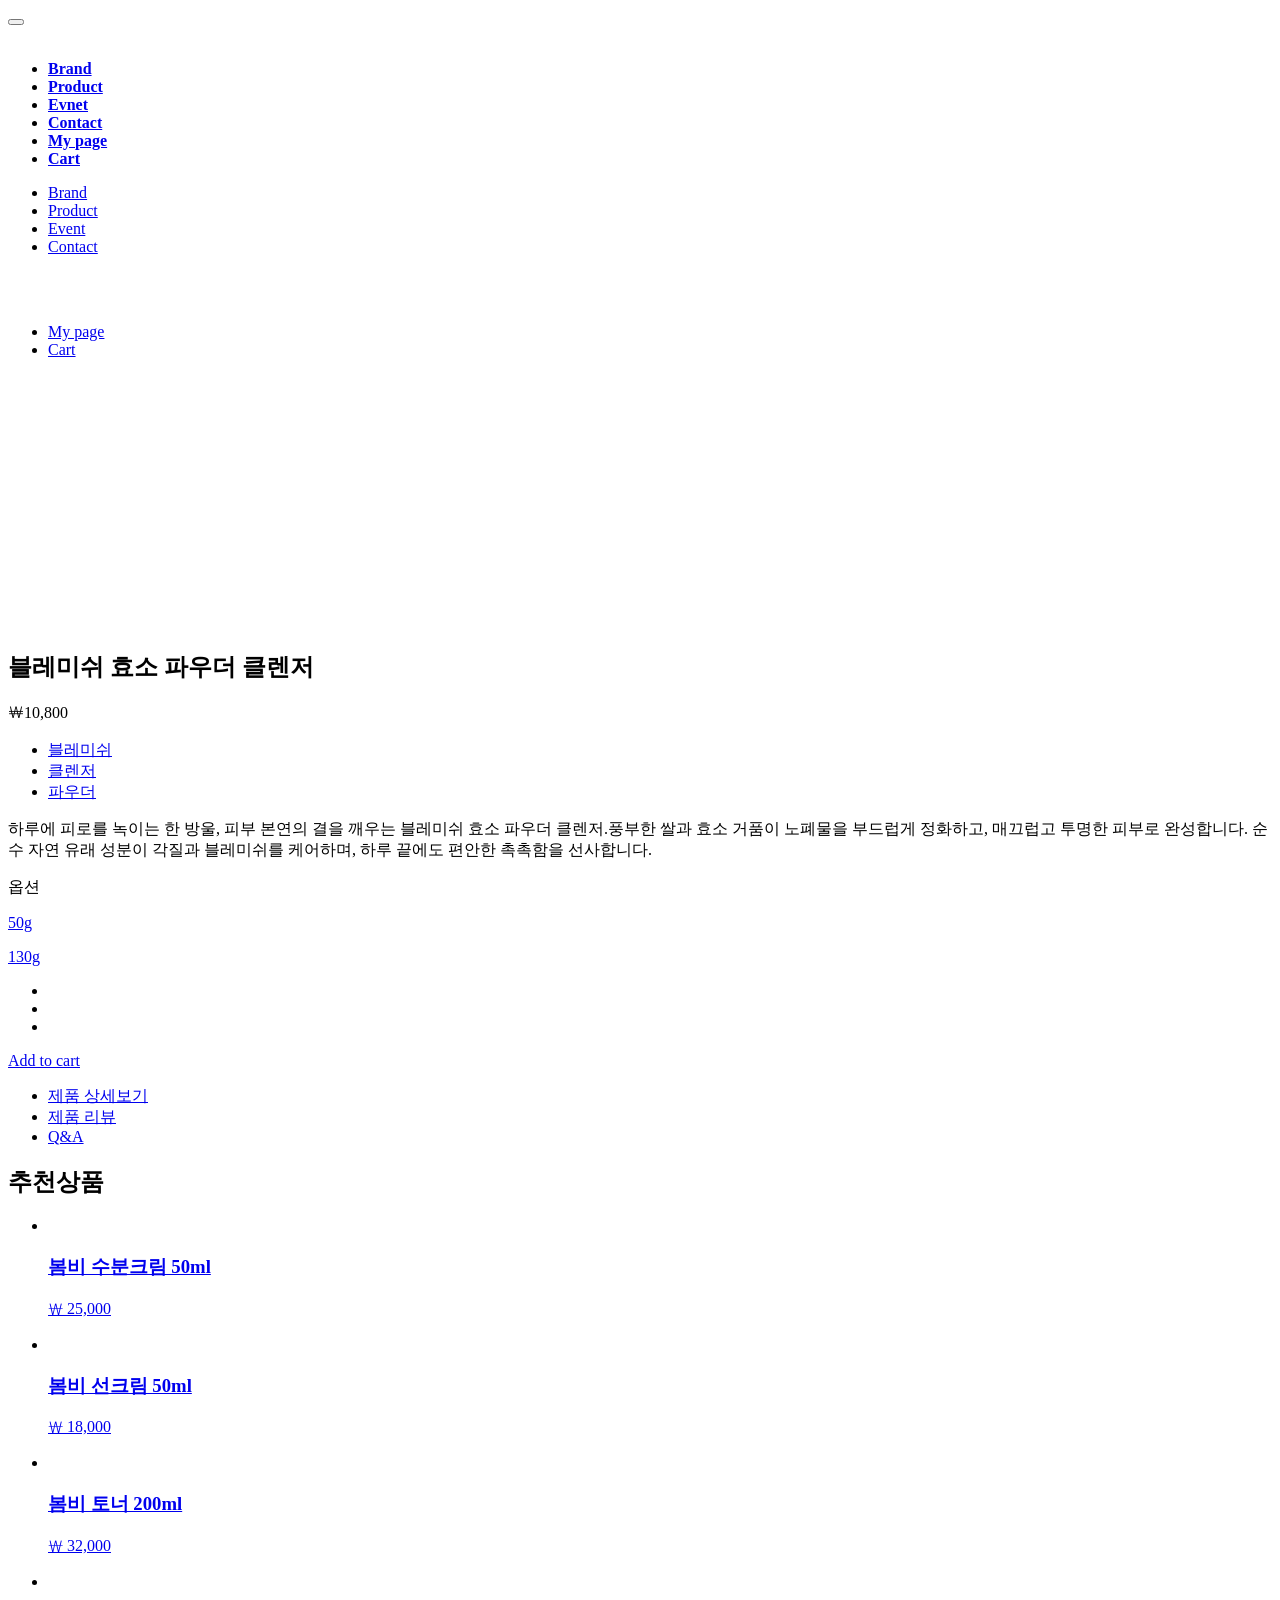
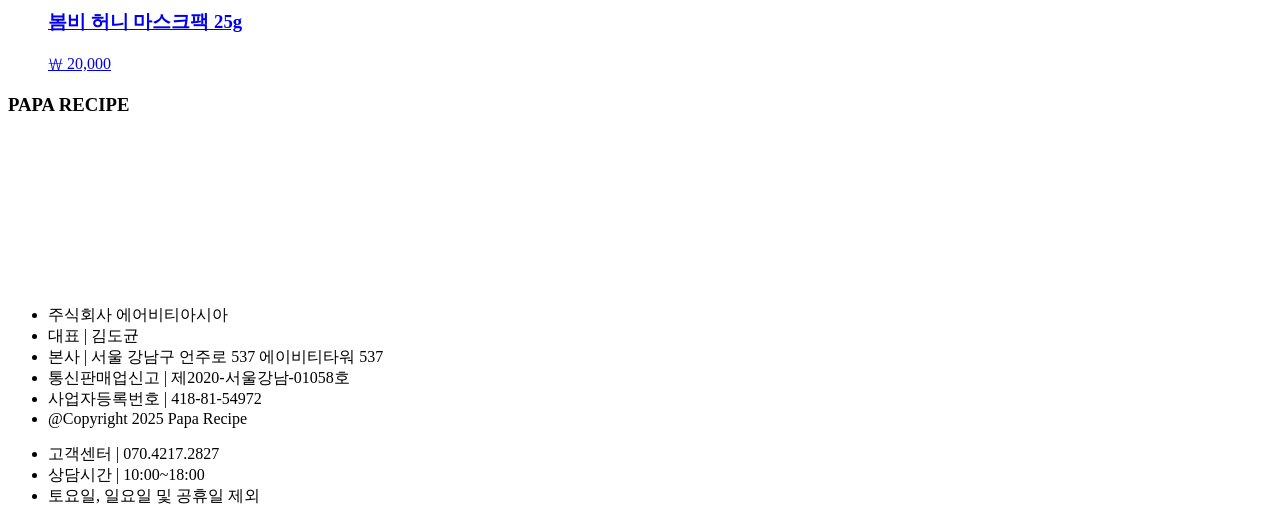
==== detail/detail.html @ 8f8f6ecf "수정" ====
<!DOCTYPE html>
<html lang="ko">
<head>
  <meta charset="UTF-8">
  <meta name="viewport" content="width=device-width, initial-scale=1.0">
  <title>Product_detail</title>
  <script src="js/jquery-3.3.1.min.js"></script>
  <script src="https://cdnjs.cloudflare.com/ajax/libs/gsap/3.12.5/gsap.min.js"></script>
  <script src="https://cdnjs.cloudflare.com/ajax/libs/gsap/3.12.5/ScrollTrigger.min.js"></script>
  <script src="js/scrolla.jquery.min.js"></script>
  <script src="js/splitting.min.js"></script>
  <link rel="stylesheet" href="css/style.css">
  <link rel="stylesheet" href="css/font.css">
  <link rel="stylesheet" href="https://cdn.jsdelivr.net/gh/orioncactus/pretendard/dist/web/static/pretendard.css" />  
  <link rel="stylesheet" href="https://cdn.linearicons.com/free/1.0.0/icon-font.min.css">
</head>
<body>
    <div class="wrap">
        <header>
            <div class="inner-header">
                <div class="menuOpen">
                    <button class="mobile-menu-toggle">
                        <a href="#">
                            <span></span>
                            <span></span>
                            <span></span>
                        </a>
                    </button>
                    <div class="menuWrap">
                        <a href="#" class="close"><img src="img/close.png" alt=""></a>
                            <ul class="menu-tit">
                                <li><a href="https://suin-yu.github.io/paparecipe/brand/brand.html"><span><b>Brand</b></span></a></li>
                                <li><a href="https://solsol3318.github.io/ssol/product/productMain.html"><span><b>Product</b></span></a></li>
                                <li><a href="#"><span><b>Evnet</b></span></a></li>
                                <li class="menu-margin"><a href="#"><span><b>Contact</b></span></a></li>
                                <li><a href="#"><span><b>My page</b></span></a></li>
                                <li><a href="#"><span><b>Cart</b></span></a></li>
                            </ul>
                    </div>
                </div>
                <nav>
                    <ul class="gnb">
                        <li class="have"><a href="https://suin-yu.github.io/paparecipe/brand/brand.html">Brand</a></li>
                        <li class="have"><a href="https://solsol3318.github.io/ssol/product/productMain.html">Product</a></li>
                        <li><a href="#">Event</a></li>
                        <li><a href="#">Contact</a></li>
                    </ul>
                    <h1 class="logo"><a href="https://suin-yu.github.io/paparecipe/index.html"><img src="img/mainlogo_white.png" alt=""></a></h1>
                    <ul class="tnb">
                        <li><a href="#">My page</a></li>
                        <li><a href="#">Cart</a></li>
                    </ul>
                </nav>
            </div>
        </header> 

  <!-- product -->
        <section class="product">
            <div class="img-box">
                <div class="sticky-img">
                    <img src="img/8.png" alt="">
                </div>
                <p class="main"><img src="img/model_5.png" alt=""></p>
                <div class="photo">
                    <p><img src="img/Mask group.png" alt=""></p>
                    <p><img src="img/blemish_4.png" alt=""></p>
                    <p><img src="img/blemish_5.png" alt=""></p>
                    <p><img src="img/model_6.png" alt=""></p>
                    <p><img src="img/blemish_6.png" alt=""></p>
                    <p><img src="img/model_7.png" alt=""></p>
                </div>
            </div>
            <div class="txt-box">
                <div class="inBox">
                    <div class="topBox">
                        <h2>블레미쉬 효소 파우더 클렌저</h1>
                        <p class="txt">￦10,800</p>
                    </div>
                    <div class="txtBox">
                        <ul>
                            <li><a href="#">블레미쉬</a></li>
                            <li><a href="#">클렌저</a></li>
                            <li><a href="#">파우더</a></li>
                        </ul>
                        <p class="txt1">하루에 피로를 녹이는 한 방울, 피부 본연의 결을 깨우는 블레미쉬 효소 파우더 클렌저.풍부한 쌀과 효소 거품이 노폐물을 부드럽게 정화하고, 매끄럽고 투명한 피부로 완성합니다. 순수 자연 유래 성분이 각질과 블레미쉬를 케어하며, 하루 끝에도 편안한 촉촉함을 선사합니다. 
                        </p>
                    </div>
                    <div class="options-bar">
                        <div class="op1">     
                            <p>옵션</p>
                            <div class="round">
                                <p class="txt2"><a href="#">50g</a></p>
                                <p class="txt3"><a href="#">130g</a></p>
                            </div>
                        </div>
                        <div class="op">
                            <ul>
                                <li><a href="#"><img src="img/1.png" alt=""></a></li>
                                <li><a href="#"><img src="img/2.png" alt=""></a></li>
                                <li><a href="#"><img src="img/3.png" alt=""></a></li>
                            </ul> 
                        </div>
                    </div>
                    <div class="btn">
                        <a href="#">Add to cart</a>
                    </div>
                    <div class="particular">
                    <ul>
                        <li>
                            <a href="#"><span>제품 상세보기</span><i class="lnr lnr-chevron-right"></i></a>
                        </li>
                        <li>
                            <a href="#"><span>제품 리뷰</span><i class="lnr lnr-chevron-right"></i></a>
                        </li>
                        <li>
                            <a href="#"><span>Q&amp;A</span><i class="lnr lnr-chevron-right"></i></a>
                        </li>
                    </ul>
                    </div>
                </div>
            </div> 
        </section>       

  <!-- product2 -->
        <section class="product2">
            <h2 class="tit2">추천상품</h2>
            <ul>
                <li>
                    <a href="#">
                        <p class="img">
                            <img src="img/productMain/allProduct_7.png" alt="">
                        </p>
                        <div class="textBox">
                            <h3>봄비 수분크림 50ml</h3>
                            <p>₩ 25,000</p>
                        </div>
                    </a>
                </li>
                <li>
                    <a href="#">
                        <p class="img">
                            <img src="img/productMain/allProduct_8.png" alt="">
                        </p>
                        <div class="textBox">
                            <h3>봄비 선크림 50ml</h3>
                            <p>₩ 18,000</p>
                        </div>
                    </a>
                </li>
                <li>
                    <a href="#">
                        <p class="img">
                            <img src="img/productMain/allProduct_9.png" alt="">
                        </p>
                        <div class="textBox">
                            <h3>봄비 토너 200ml</h3>
                            <p>₩ 32,000</p>
                        </div>
                    </a>
                </li>
                <li>
                    <a href="#">
                        <p class="img">
                            <img src="img/productMain/allProduct_10.png" alt="">
                        </p>
                         <div class="textBox">
                            <h3>봄비 허니 마스크팩 25g</h3>
                             <p>₩ 20,000</p>
                         </div>
                    </a>
                </li>
            </ul>
        </section>
   <!-- footer -->
        <footer>
            <div class="top">
                <h3>PAPA RECIPE</h3>
            </div> 
            <div class="bottom">
                <video class="fo-ble" autoplay muted loop playsinline><source src="img/footer.mp4"></video>
                <ul class="left">
                    <li>주식회사 에어비티아시아</li>
                    <li>대표 | 김도균</li>
                    <li>본사 | 서울 강남구 언주로 537 에이비티타워 537</li>
                    <li>통신판매업신고 | 제2020-서울강남-01058호</li>
                    <li>사업자등록번호 | 418-81-54972</li>
                    <li>@Copyright 2025 Papa Recipe</li>
                </ul>
                <ul class="right">
                    <li class="contact"><span class="cus">고객센터 </span> <span class="none">|</span> 070.4217.2827</li>
                    <li class="time">상담시간 | 10:00~18:00</li>
                    <li>토요일, 일요일 및 공휴일 제외</li>
                </ul>
            </div>
        </footer>
    </div>
    <script>
    window.addEventListener('scroll', () => {
        const stickyImg = document.querySelector('.sticky-img');
        const product = document.querySelector('.product');

        if (!stickyImg || !product) return;

        const productTop = product.offsetTop;
        const productHeight = product.offsetHeight;

        // product의 90% 지점
        const hidePoint = productTop + productHeight * 0.98;

        // 현재 스크롤 기준 (화면 중앙)
        const currentScroll = window.scrollY + window.innerHeight / 2;

        if (currentScroll >= hidePoint) {
        stickyImg.classList.add('is-hidden');   // fade out
        } else {
        stickyImg.classList.remove('is-hidden'); // fade in
        }
    });

    function reorderProductLayout() {
    const product = document.querySelector('.product');
    const imgBox = document.querySelector('.img-box');
    const txtBox = document.querySelector('.txt-box');
    const mainImg = imgBox.querySelector('p:first-of-type');

    if (!product || !imgBox || !txtBox || !mainImg) return;

    if (window.innerWidth <= 768) {
        // 메인 이미지 다음에 txt-box 배치
        if (mainImg.nextElementSibling !== txtBox) {
        mainImg.after(txtBox);
        }
    } else {
        // 데스크탑에서는 원래 위치 (img-box 옆)
        if (product.children[1] !== txtBox) {
        product.appendChild(txtBox);
        }
    }
    }

    const footerH3 = document.querySelector('footer .top h3');
    if (footerH3) {
        // 트랜지션 충돌을 막기 위해 초기화
        gsap.set(footerH3, { backgroundColor: "transparent", transition: "none" });

        gsap.to(footerH3, { 
            clipPath: "inset(0 0% 0 0)", 
            webkitClipPath: "inset(0 0% 0 0)",
            duration: 1.5, 
            ease: "power2.inOut",
            scrollTrigger: { 
                trigger: "footer", 
                start: "top 90%",
                onEnter: () => {
                    // 부모 요소인 footer .top의 배경색이 body색인지 확인하고 강제 교정
                    const parent = document.querySelector('footer .top');
                    if (parent) {
                        parent.style.setProperty();
                    }
                }
            }
        });
    }

</script>
</body>
</html>
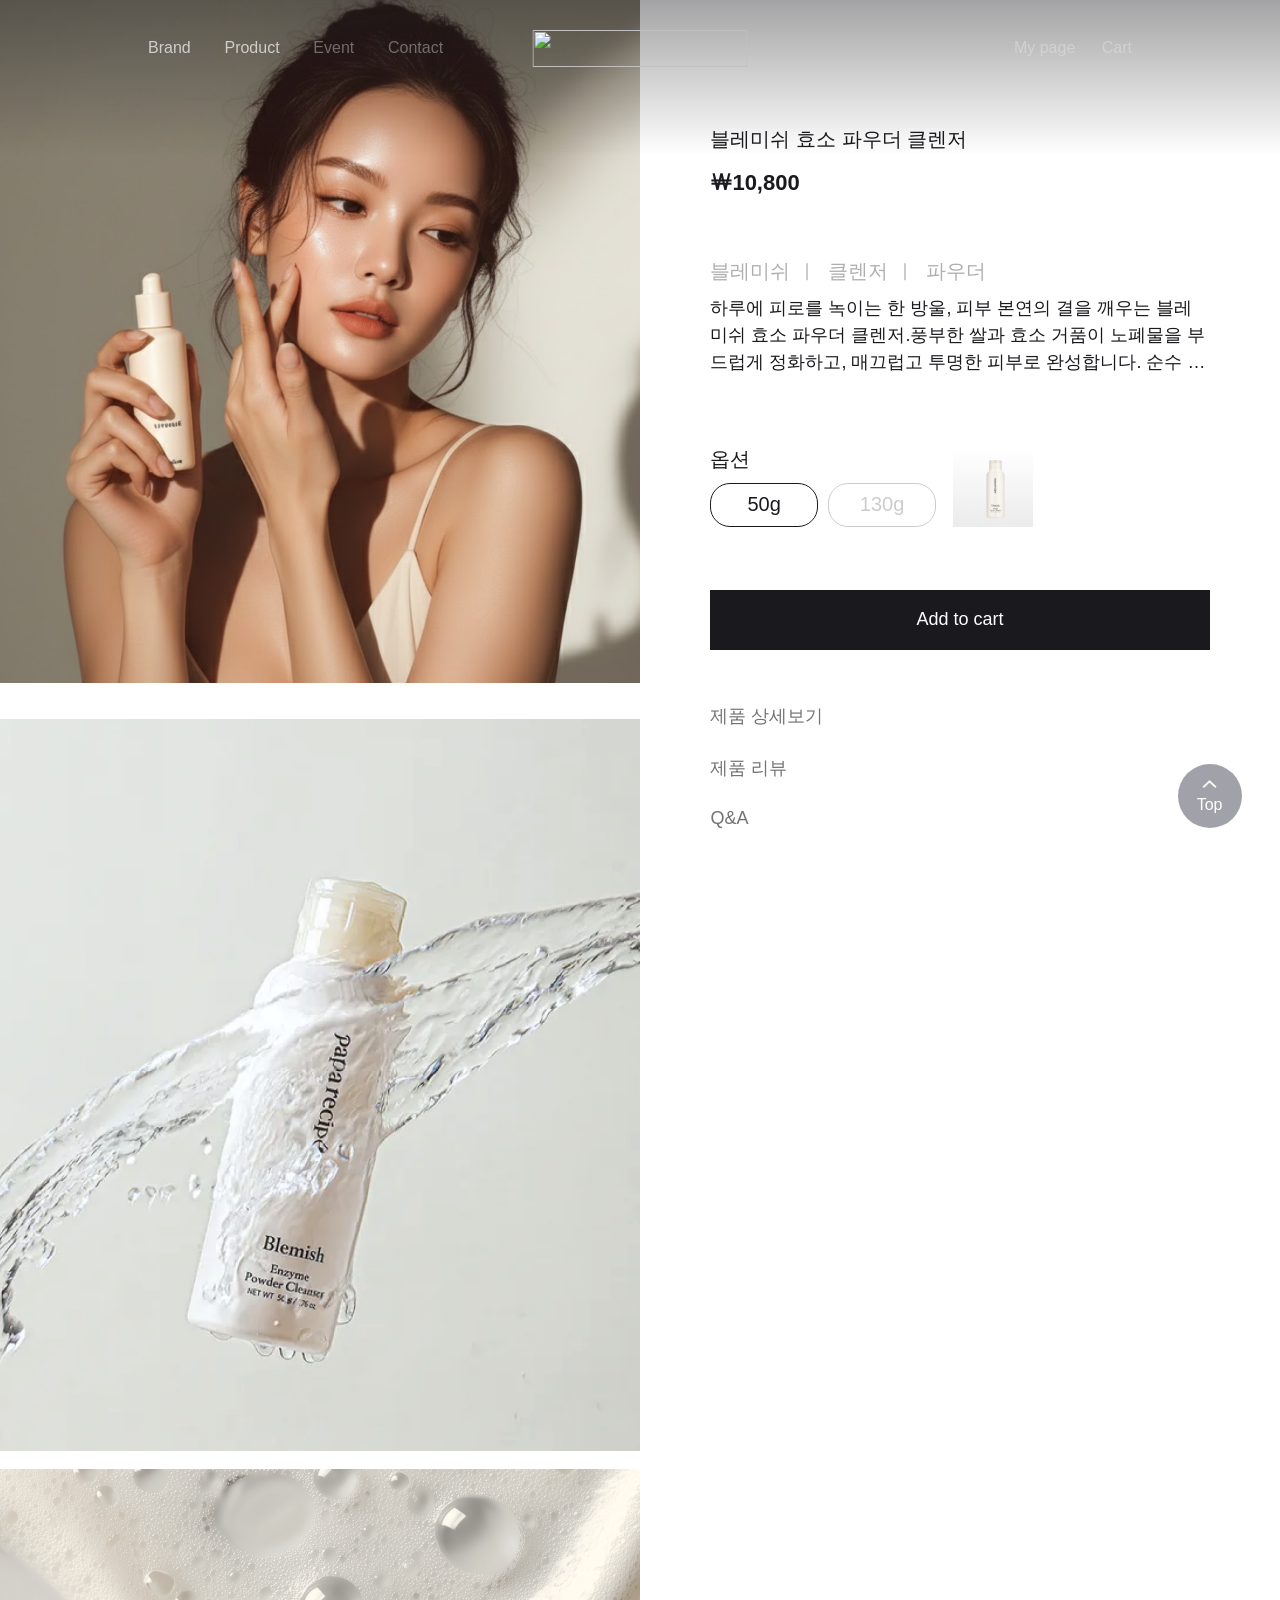
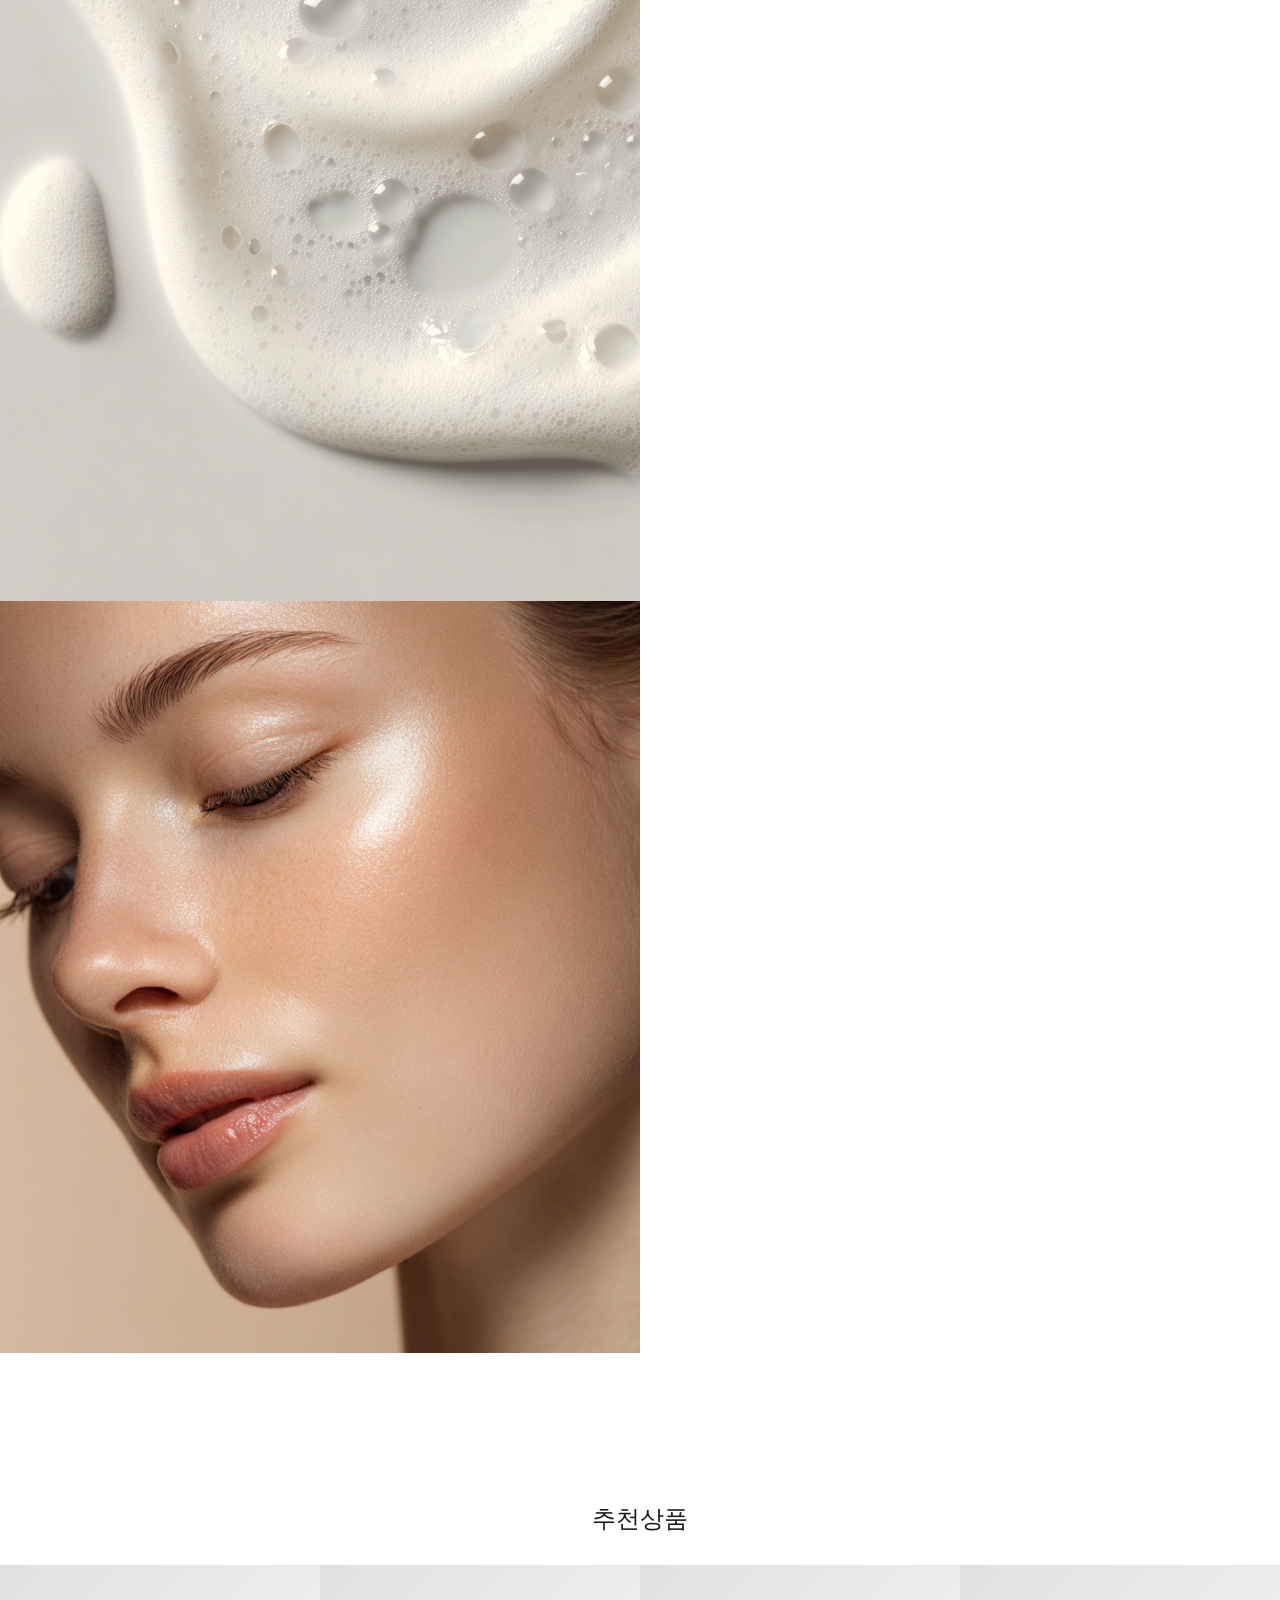
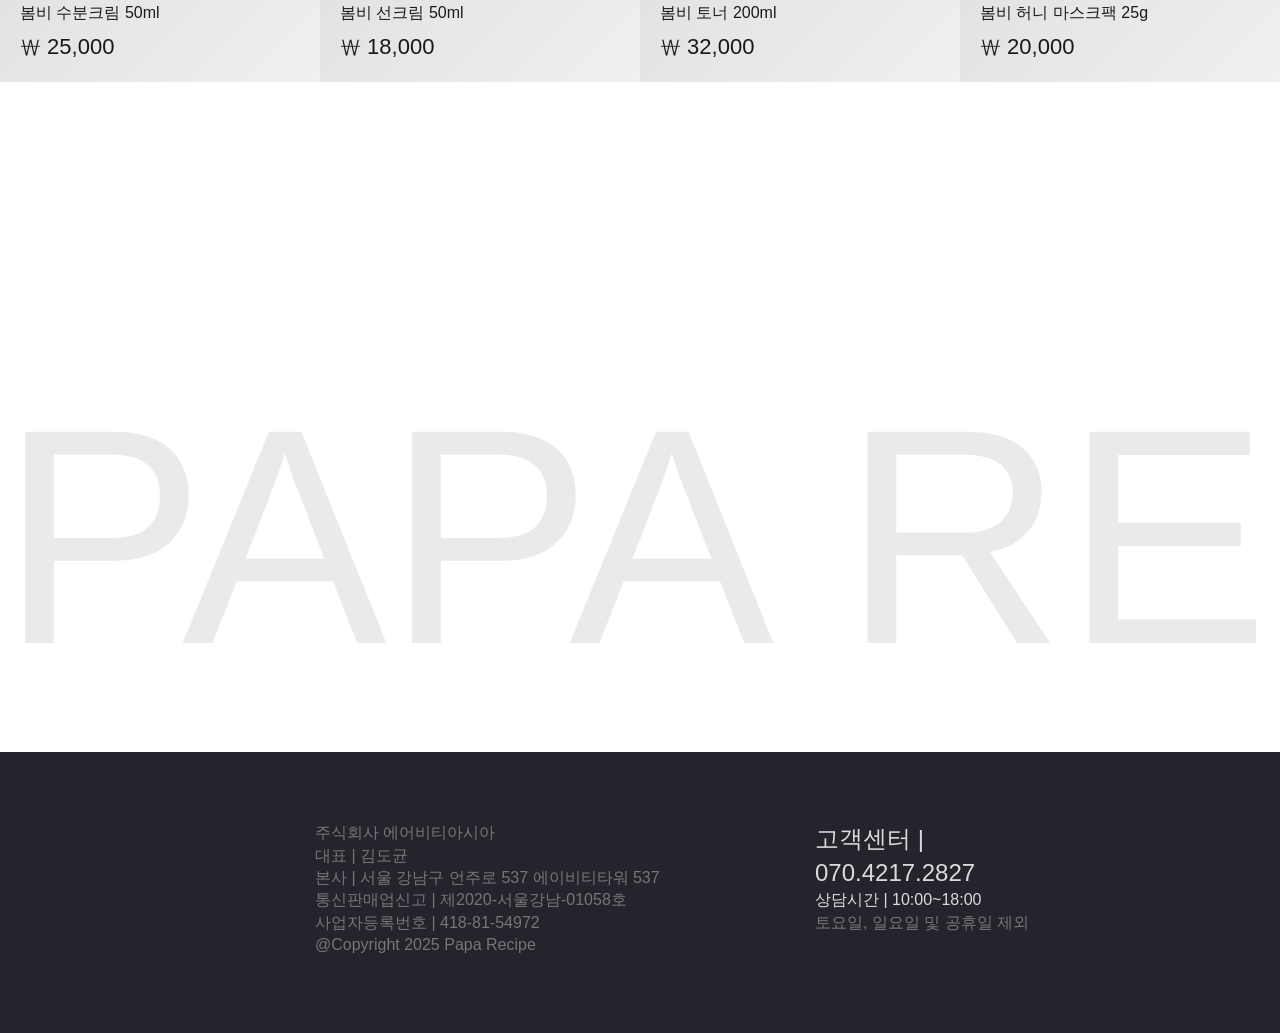
==== commit da9f1cb2: "수정" ====
--- a/detail/detail.html
+++ b/detail/detail.html
@@ -49,6 +49,8 @@
                     <ul class="tnb">
                         <li><a href="#">My page</a></li>
                         <li><a href="#">Cart</a></li>
+                        <li class="icon"><a href="#"><img src="img/header_mypage.png" alt=""></a></li>
+                        <li class="icon"><a href="#"><img src="img/header_cart.png" alt=""></a></li>
                     </ul>
                 </nav>
             </div>
@@ -171,6 +173,10 @@
                 </li>
             </ul>
         </section>
+          <a href="#" class="topBtn">
+            <p>Top</p>
+        </a>
+
    <!-- footer -->
         <footer>
             <div class="top">
--- a/detail/css/style.css
+++ b/detail/css/style.css
@@ -0,0 +1,378 @@
+@charset "utf-8"; 
+
+/* reset */
+* {margin: 0;padding: 0; box-sizing: border-box;}
+html, body, div, span, applet, object, iframe, h1, h2, h3, h4, h5, h6, p, blockquote, pre, a, abbr, acronym, address, big, cite, code, del, dfn, em, font, img, ins, kbd, q, s, samp, small, strike, strong, sub, sup, tt, var, b, u, i, center, dl, dt, dd, ol, ul, li, fieldset, form, label, legend, table, tbody, tfoot, thead, tr, th, td{margin:0;padding:0;}
+h1, h2, h3, h4, h5, h6 {font-weight: 300; font-size: inherit;}
+a {color: inherit; text-decoration: inherit;}
+img {vertical-align: middle;}
+a img {border: none;}
+li {list-style: none;}
+address, em, i {font-style: normal;}
+a:focus {outline: none;}
+button:focus {outline: none;}
+
+
+/* 공통 및 Header */
+body { font-family: 'Pretendard', sans-serif; margin: 0 auto; color: #1A1A1E; }
+/* header */ 
+header {background: linear-gradient( rgba(26,26,30,0.4)0%, rgba(26,26,30,0)100%); width: 100%; height: 156px; position: fixed; left: 0; top: 0; z-index: 1000; transition: transform 0.4s ease, background 0.5s ease;}
+header.hide {transform: translateY(-100%);}
+
+.inner-header {width: 100%; margin: 0 auto; align-items: center;  font-family: 'El Messiri', sans-serif; color: rgba(234,234,234,0.4); font-size: 16px; letter-spacing: -2%; font-weight: normal;}
+.inner-header nav {padding: 39px 148px 70px; align-items: center;}
+.inner-header .gnb .have {color: rgba(234,234,234,0.8);}
+.inner-header .mobile-menu-toggle {display: none;}
+.inner-header nav {width: 100%; display: flex; justify-content: space-between; align-items: center; padding: 39px 148px 70px;}
+.inner-header .gnb {width: 19%; display: flex; justify-content: space-between;}
+.inner-header .gnb a {display: block; width: 100%; height: 100%;}
+.inner-header .logo {position: absolute; left: 50%; transform: translateX(-50%); margin:0; z-index: 10; opacity: 1; transition: opacity 0.4s ease;}
+
+.inner-header .logo a {display: block; width: 215px; height: 37px; cursor: pointer;}
+.inner-header .logo a img {width: 100%; height: 100%;}
+.inner-header .tnb {width: 8%; display: flex; justify-content: space-between;}
+.inner-header .tnb a {display: block; width: 100%; height: 100%;}
+.inner-header .tnb .icon {display: none;}
+.menuOpen {display: none;}
+
+/* Product */
+.wrap { max-width:1920px; margin:0 auto;}
+.product { display:flex; justify-content: space-between; align-items: flex-start; width: 100%; margin: 0 auto; position: relative; }
+/* 이미지 */
+.product .img-box {width:50%; position: relative; z-index: 1; }
+.product .img-box .main {width: 50vw; height: auto}
+.product .img-box .main img {width: 100%;}
+.product .img-box .photo {width: 50vw;}
+.product .img-box .photo p {width: auto; height:auto; overflow: hidden;}
+.product .img-box .photo p img {width: 100%;}
+.sticky-img {position: fixed; top: 50%; left: 51%; transform: translate(-50%, -50%); z-index: 10; opacity: 1; transition: opacity 0.6s ease; width: 152px; height: 246px; }
+.sticky-img img { width: 100%; }
+.sticky-img.is-hidden { opacity: 0; pointer-events: none; visibility: hidden; }
+/* 텍스트 */
+.txt-box { width: 50%; position: sticky; top: 14%; height: 100vh; }
+.txt-box .inBox { width: 100%; padding:0 7.6vw;}
+.txt-box .inBox .topBox { margin-bottom: 60px; }
+.txt-box .inBox .topBox h2 { font-size: 20px; font-weight: 400; margin-bottom: 15px; }
+.txt-box .inBox .topBox .txt { font-size: 22px; font-weight: 600; }
+.txt-box .txtBox { margin-bottom: 50px; }
+.txt-box .inBox .topBox .txt1 {width: 100%;}
+.txt-box .txtBox ul { display: flex; flex-direction: row; align-items: center; gap: 20px; white-space: nowrap; margin-bottom: 5px; }
+.txtBox .txt1 {
+  width: 100%;
+  display: -webkit-box;
+  -webkit-line-clamp: 3; 
+  -webkit-box-orient: vertical; 
+  overflow: hidden; 
+  text-overflow: ellipsis; 
+}
+.txt-box .txtBox ul li { position: relative; padding-right: 18px; }
+.txt-box .txtBox ul li a { color: #afafaf; font-size: 20px; font-weight: 300; }
+.txt-box .txtBox ul li:not(:last-child)::after { content: ''; position: absolute; right: 0; top: 50%; transform: translateY(-50%); width: 2px; height: 1.1em; background: #ccc; }
+.txt-box .txtBox .txt1 { font-size: 18px; line-height: 1.5; color: #1A1A1E; margin-top: 10px; }
+.txt-box .options-bar { display: flex; justify-content: space-between; align-items: center; padding: 20px 0; }
+.txt-box .op ul { display: flex; justify-content: space-between; gap: 0.5vw; }
+.txt-box .op ul li {width: 81px; height: 81px; cursor: pointer; margin-left: 0.05vw}
+.txt-box .options-bar .op1 { font-size: 18px; }
+.txt-box .options-bar .op1 p {font-size: 20px;}
+.txt-box .options-bar .op1 {width: auto}
+.txt-box .options-bar .op1 a {width:100%}
+.txt-box .options-bar .op1 a img {width: 100%;}
+.txt-box .options-bar .op1 .round { display: flex; justify-content: space-between; margin-right: 0.8vw; margin-top: 0.8vw; padding-bottom: 0.2vw; gap: 10px; line-height: 1.2;}
+.txt-box .options-bar .op1 .round .txt2 a { display: block; width: 100%; height: 100%; border: 1.4px solid #1a1a1e; padding: 8px 36px 10px; border-radius: 20px; }
+.txt-box .options-bar .op1 .round .txt3 a {display: block; width: 100%; height: 100%; border: 1.4px solid #ccc; padding: 8px 31px 10px; border-radius: 20px; color: #ccc; }
+.txt-box .btn { width: 100%; height: 60px; background: #1A1A1E; color: #fff; display: flex; justify-content: center; align-items: center; margin: 40px 0; cursor: pointer; font-weight: 300; }
+.txt-box .btn a { font-size: 18px; }
+.txt-box .particular ul li a { display:flex; justify-content:space-between; align-items:center; padding:14px 0; font-size: 18px; color: #747273; }
+.txt-box .particular ul li a i { font-size: 14px; font-weight: bold; }
+
+
+/* Product List (Product2) */
+.product2 { margin-bottom: 50px; }
+.product2 h2.tit2 { font-size: 24px; margin: 150px 0 30px 0; text-align: center; font-weight: 500; }
+.product2 ul { width: 100%; display: flex; }
+.product2 ul li { flex: 0 0 25%; background: linear-gradient(135deg, #E1E1E1 0%, #F1F0F1 100%); position: relative; overflow: hidden; }
+.product2 ul li a { width: 100%; display: block; padding: 20px; }
+.product2 ul li a .img { width: 100%; }
+.product2 ul li a .img img { width: 100%; }
+.product2 ul li .textBox h3 { width: 100%; font-size: 16px; margin-bottom: 10px; font-weight: 500; line-height: 130%; }
+.product2 ul li .textBox p { width: 100%; font-size: 22px; font-weight: 500; line-height: 130%; letter-spacing: -4%; }
+
+
+.topBtn {
+    background: #454554;
+    display: block;
+    width: 64px;
+    height: 64px;
+    color: #fff;
+    border-radius: 50%;
+    display: flex;
+    justify-content: center;
+    align-items: center;
+    background-image: url(../img/arrow-1.jpg);
+    background-repeat: no-repeat;
+    background-position: 50% 28%;
+    position: fixed;
+    bottom: 8%;
+    right: 3%;
+    padding-top: 17px;
+    opacity: 0.5;
+}
+
+
+
+
+/* Footer */
+footer { width: 100%; margin: 0 auto; }
+footer .top h3 { font-size: 24vw; font-family:'OT Neglige', sans-serif; line-height: 140%; letter-spacing: 2%; color: #EAEAEA; font-weight: normal; text-align: center; padding-top: 190px; white-space: nowrap; overflow: hidden; clip-path: inset(0 100% 0 0); transition: clip-path 1.5s ease-in-out; }
+footer .top h3.active { clip-path: inset(0 0 0 0); }
+footer .bottom { width: 100%; display: flex; background: #24242C; padding: 100px 70px; }
+footer .bottom .fo-ble { display: inline-block; width: 407px; height: 228px; margin-right: 80px; }
+footer .bottom ul { width: 30%; }
+footer .bottom ul li { font-size: 16px; color:#767676; line-height: 140%; letter-spacing: -2%; }
+footer .bottom ul.right { margin-left: 530px; }
+footer .bottom ul.right .contact { font-size: 24px; color: #DBDBDB; }
+footer .bottom ul.right .contact .none { display: inline-block; }
+footer .bottom ul.right .time { font-size: 16px; color: #DBDBDB; }
+
+
+
+
+
+@media screen and (max-width: 1400px){
+    .menuOpen {display: none;}
+    .inner-header .gnb {width: 30%;}
+    .inner-header .tnb {width: 12%;}
+    .inner-header .tnb .icon {display: none;}
+    footer .bottom {padding: 70px 40px 77px 40px;}
+    footer .bottom .fo-ble {width: 235px; height: 132px; margin-right: 40px;}
+    footer .bottom ul.left {width: 40%;}
+    footer .bottom ul li {font-size: 16px;}
+    footer .bottom ul.right {width: 222px; margin-left: 20px;} 
+
+    .txt-box .inBox { width: 100%; padding:0 5.5vw;}
+    .txt-box .op ul { display: flex; justify-content: space-between; gap: 0.5vw; }
+
+
+}
+
+@media screen and (max-width:1024px) {
+    .menuOpen {display: none;}
+    .inner-header nav {padding: 39px 65px 70px;}
+    header.fixed-state .inner-header nav {padding: 39px 65px 70px;}
+    .inner-header .gnb {width:30%;}
+    .inner-header .tnb {width: 15%;}
+    .inner-header .tnb .icon {display: none;}
+
+  .product .img-box{overflow: hidden;}
+  .product .main {height: 953px; width: 893px; flex-shrink: 0;}
+  .product .main img {width: 100%;}
+  .sticky-img {position: fixed; opacity: 1; transition: opacity 0.6s ease; top: 43%;left: 50vw; width: 119px; height: 192px;}
+  .product .img-box {width: 500px;}
+  .product .img-box .photo {width: 100%;}
+  .product .img-box .photo p {width: 50vw; height: auto}
+  .product .img-box .photo p img {width: 100%; height: 100%; object-fit: contain;}
+  .txt-box {width: calc(100%-520px);}
+  .txt-box .inBox .topBox{margin-bottom: 40px;}
+  .txt-box .inBox {width: 100%; padding:0 6.2vw}
+  .txt-box .txtBox {margin-bottom: 40px;}
+  .txt-box .txtBox .txt1 {display: -webkit-box; -webkit-line-clamp: 3; -webkit-box-orient: vertical; overflow: hidden;}
+  .txt-box .txtBox .list{width: 43%;}
+  br {display: none;}
+  .txt-box .options-bar {
+    padding: 0;
+    flex-direction: column;
+    align-items: flex-start;
+    gap: 15px;}
+    
+    .txt-box .op {margin-top: 0px;}
+    .txt-box .op ul { gap: 1vw; }
+    .txt-box .txtBox{margin-bottom: 30px;}
+
+
+    .inner-header nav{padding: 39px 60px 70px;}
+    .inner-header .tnb{width: 15%;}
+    .inner-header .logo a img{width:180px;height: 30px;}
+
+    .product2 ul {flex-wrap: wrap;}
+    .product2 ul li {flex: 0 0 50%;}
+    footer .top h3 {padding-top: 100px;}
+    footer .bottom {padding: 70px 40px 77px 40px;}
+    footer .bottom .fo-ble {width: 235px; height: 132px; margin-right: 40px;}
+    footer .bottom ul.left {width: 40%;}
+    footer .bottom ul li {font-size: 16px;}
+    footer .bottom ul.right {width: 222px; margin-left: 20px;} 
+    footer .bottom ul.right .contact {font-size: 34px; margin-bottom: 15px; line-height: 100%;}
+    footer .bottom ul.right .contact .cus {font-size: 24px;}
+    footer .bottom ul.right .contact .none {display: none;}
+    footer .bottom ul.right .time {font-size: 16px;}
+}
+
+
+
+@media screen and (max-width:768px) {
+    header .inner-header nav ul.gnb {display: none;}
+    .inner-header {position: relative;}
+    .inner-header .mobile-menu-toggle {background: transparent; border: none; display: block; position: absolute; top: 17%; left: 2%;}
+    .inner-header .mobile-menu-toggle a {display: block; width: 50px; height: 50px; position: absolute; top: 5%; left: 5%;}
+    .inner-header .mobile-menu-toggle a span:nth-child(1) {width: 30px; height: 1.8px; position: absolute; top: 28px;  background: #EAEAEA;}
+    .inner-header .mobile-menu-toggle a span:nth-child(2) {width: 30px; height: 1.8px; position: absolute; top: 39px;  background: #EAEAEA;}
+    .inner-header .mobile-menu-toggle a span:nth-child(3) {width: 30px; height: 1.8px; position: absolute; top: 50px; background: #EAEAEA;}
+    .inner-header .logo {position: absolute; left: 50%; top: 41%;transform: translateX(-50%); margin:0; z-index: 10; opacity: 1; transition: opacity 0.4s ease;}
+    .inner-header .logo a {display: block; width: 130px; height: 22px; cursor: pointer;}
+    .inner-header .tnb {width: 9%; position: absolute; top: 37%; right: 5%; opacity: 0.7;}
+    .inner-header .tnb li {display: none;}
+    .inner-header .tnb .icon {display: inline-block; width: 26px; height: 26px;}
+
+    .menuOpen {display: block;}
+    .menuOpen .menuWrap {width: 100%; height: 100vh; background: rgba(26, 26, 30, 0.8); z-index: 100; top: 5px; right: 0; position: fixed;}
+    .menuOpen .menuWrap .close {display: block; width: 24px; height: 24px; position: absolute; right: 7%; top: 4%;}
+    .menuOpen .menuWrap .close img {width: 100%;}
+    .menuOpen .menuWrap .menu-tit {font-family: 'El Messiri', sans-serif; font-size: 28px; position: absolute; top: 30%; left: 50%; transform: translateX(-50%); text-align: center; font-weight: 200;}
+    .menuOpen .menuWrap .menu-tit li {margin-bottom: 15px;}
+    .menuOpen .menuWrap .menu-tit li a {display: inline-block; position: relative; transition: all 0.3s; color: rgba(234,234,234,0.6);}
+    .menuOpen .menuWrap .menu-tit li a:hover {color: #eaeaea; opacity: 1; transform: scale(1.1);}
+    .menuOpen .menuWrap .menu-tit:hover li a:not(:hover) {opacity: 0.5;}
+    .menuOpen .menuWrap .menu-tit li.menu-margin {margin-bottom: 30px;}
+    .menuOpen .menuWrap {width: 0%; opacity: 0; left: -100%; transition: all 0.6s;}
+    .menuOpen .menuWrap.on {width: 100%; opacity: 1; left: 0; transition: all 0.9s;}
+
+  .product {
+    display: flex;
+    flex-direction: column;
+    width: 100%;
+  }
+  .img-box{width: 100%;}
+  /* 부모인 .product까지 써서 명시도를 높여줍니다 */
+    section.product { 
+        display: flex; 
+        flex-direction: column; 
+    }
+
+    /* img-box의 틀을 제거하여 자식들을 해방 */
+    section.product .img-box { 
+        display: contents; 
+    }
+
+    /* 1순위: 메인 이미지 */
+    section.product .img-box .main { 
+        order: 1; 
+        width: 100%; 
+    }
+
+    /* 2순위: 텍스트 박스 (sticky와 height 해제가 핵심) */
+    section.product .txt-box { 
+        order: 2; 
+        width: 100%; 
+        position: static; 
+        height: auto; 
+    }
+
+    /* 3순위: 나머지 사진들 */
+    section.product .img-box .photo { 
+        order: 3; 
+        width: 100%; 
+    
+}
+.product .img-box .photo p {width:100%}
+  .img-box img.main {
+    width: 100%;
+    height: auto;
+    left: 0;
+    object-fit: cover;
+    margin-left: 0;
+  }
+  .txt-box {
+    order: 2;
+    width: 100%;
+    position: static;
+    height: auto;
+    padding: 100px 20px;
+    display: flex;
+    justify-content: center;}
+    
+
+    
+  .txt-box .inBox {max-width: 100%;}
+  .txt-box .topBox h1{margin-top: 0px;}
+  .txt-box .txtBox .list {width: 36%;}
+  .txt-box .options-bar{display: flex;padding: 20px 0;flex-direction: row;}
+  .img-box p:not(:first-of-type) {order: 3;width: 100%;}
+  .sticky-img {display: none;}
+  footer .top::before {
+        content: "";
+        position: absolute;
+        top: 0;
+        left: 0;
+        width: 100%;
+        height: 100%;/* 이 색상이 검은색 body를 가려줍니다 */
+        z-index: -1; /* 글자(h3)보다는 아래, body보다는 위 */
+    }
+    footer .top h3 {padding-top: 100px; background: transparent; color: #EAEAEA;}
+    footer .bottom {padding: 355px 50px 100px 50px; position: relative;}
+    footer .bottom .fo-ble {position: absolute; top: 20%; left: 30%; width: 303px; height: 170px;}
+    footer .bottom ul.left {width: 100%;}
+    footer .bottom ul li {font-size: 16px;}
+    footer .bottom ul.right {width: 50%; margin-left: 66px;} 
+    footer .bottom ul.right .contact {font-size: 25px; margin-bottom: 10px;}
+    .cus::after {content: "\A"; white-space: pre;}
+    footer .bottom ul.right .contact .cus {font-size: 18px;}
+    footer .bottom ul.right .contact .none {display: none;}
+    footer .bottom ul.right .time {font-size: 16px;}
+}
+
+
+
+@media screen and (max-width:600px) {
+  .txt-box .options-bar {
+    padding: 0;
+    flex-direction: column;
+    align-items: flex-start;
+    gap: 15px;}
+}
+
+@media screen and (max-width:390px) {
+    .inner-header .logo {position: absolute; left: 50%; top: 28%;}
+    .inner-header .logo a {display: block; width: 100px; height: 17px; cursor: pointer;}
+    .inner-header .mobile-menu-toggle {top: 2%; left: 0%;} 
+    .inner-header .mobile-menu-toggle a span:nth-child(1) {width: 30px; height: 1.3px; top: 28px;}
+    .inner-header .mobile-menu-toggle a span:nth-child(2) {width: 30px; height: 1.3px; top: 38px;}
+    .inner-header .mobile-menu-toggle a span:nth-child(3) {width: 30px; height: 1.3px; top: 48px;}
+    .inner-header .tnb {width: 10%; position: absolute; top: 23%; right: 11%; opacity: 0.7;}
+    .inner-header .tnb li {display: none;}
+    .inner-header .tnb .icon {display: inline-block; width: 26px; height: 26px; margin-right: 7px;}
+
+    .menuOpen {display: block;}
+    .menuOpen .menuWrap {width: 100%; height: 100vh; background: rgba(26, 26, 30, 0.8); z-index: 100; top: 0; right: 0; position: fixed;}
+    .menuOpen .menuWrap .close {display: block; width: 22px; height: 22px; position: absolute; right: 7%; top: 3%;}
+    .menuOpen .menuWrap .close img {width: 100%;}
+    .menuOpen .menuWrap .menu-tit {font-family: 'El Messiri', sans-serif; font-size: 28px; position: absolute; top: 30%; left: 50%; transform: translateX(-50%); text-align: center; font-weight: 200;}
+    .menuOpen .menuWrap .menu-tit li {margin-bottom: 15px;}
+    .menuOpen .menuWrap .menu-tit li a {display: inline-block; position: relative; transition: all 0.3s; color: rgba(234,234,234,0.6);}
+    .menuOpen .menuWrap .menu-tit li a:hover {color: #eaeaea; opacity: 1; transform: scale(1.1);}
+    .menuOpen .menuWrap .menu-tit:hover li a:not(:hover) {opacity: 0.5;}
+    .menuOpen .menuWrap .menu-tit li.menu-margin {margin-bottom: 30px;}
+    .menuOpen .menuWrap {width: 0%; opacity: 0; left: -100%; transition: all 0.6s;}
+    .menuOpen .menuWrap.on {width: 100%; opacity: 1; left: 0; transition: all 0.9s;}
+
+    .intro {padding: 402px 90px 150px; width: 100%;}
+    .intro .intro-inner {margin: 0 auto; width: 100%; height: 300px; text-align: center;}
+    .product {display: flex; flex-direction: row;}
+    .txt-box .options-bar {padding: 0; flex-direction: column; align-items: flex-start; gap: 30px;}
+.txt-box .txtBox .list{width: 50%;}
+.product2 .a{padding: 0;}
+.product2 ul li{width: 195px;height: 256px;}
+.product2 .a h3{font-size: 13px;letter-spacing: -3;font-weight: 400;margin-top: -20px;}
+.product2 .a p{font-size: 16px; font-weight: 500;letter-spacing: -3;}
+footer .top h3 {font-size: 92px;  padding-top: 130px; background: transparent; clip-path: inset(0 100% 0 0); -webkit-clip-path: inset(0 100% 0 0); transition: none;}
+    footer .bottom {padding: 230px 20px 80px 20px; position: relative;}
+    footer .bottom .fo-ble {position: absolute; top: 20%; left: 25%; width: 195px; height: 109px;}
+    footer .bottom ul.left {width: 100%;}
+    footer .bottom ul li {font-size: 10px;}
+    footer .bottom ul.right {width: 60%; margin-left: 20px;} 
+    footer .bottom ul.right .contact {font-size: 16px; margin-bottom: 5px;}
+    .cus::after {content: "\A"; white-space: pre;}
+    footer .bottom ul.right .contact .cus {font-size: 12px;}
+    footer .bottom ul.right .contact .none {display: none;}
+    footer .bottom ul.right .time {font-size: 10px;}
+}
+
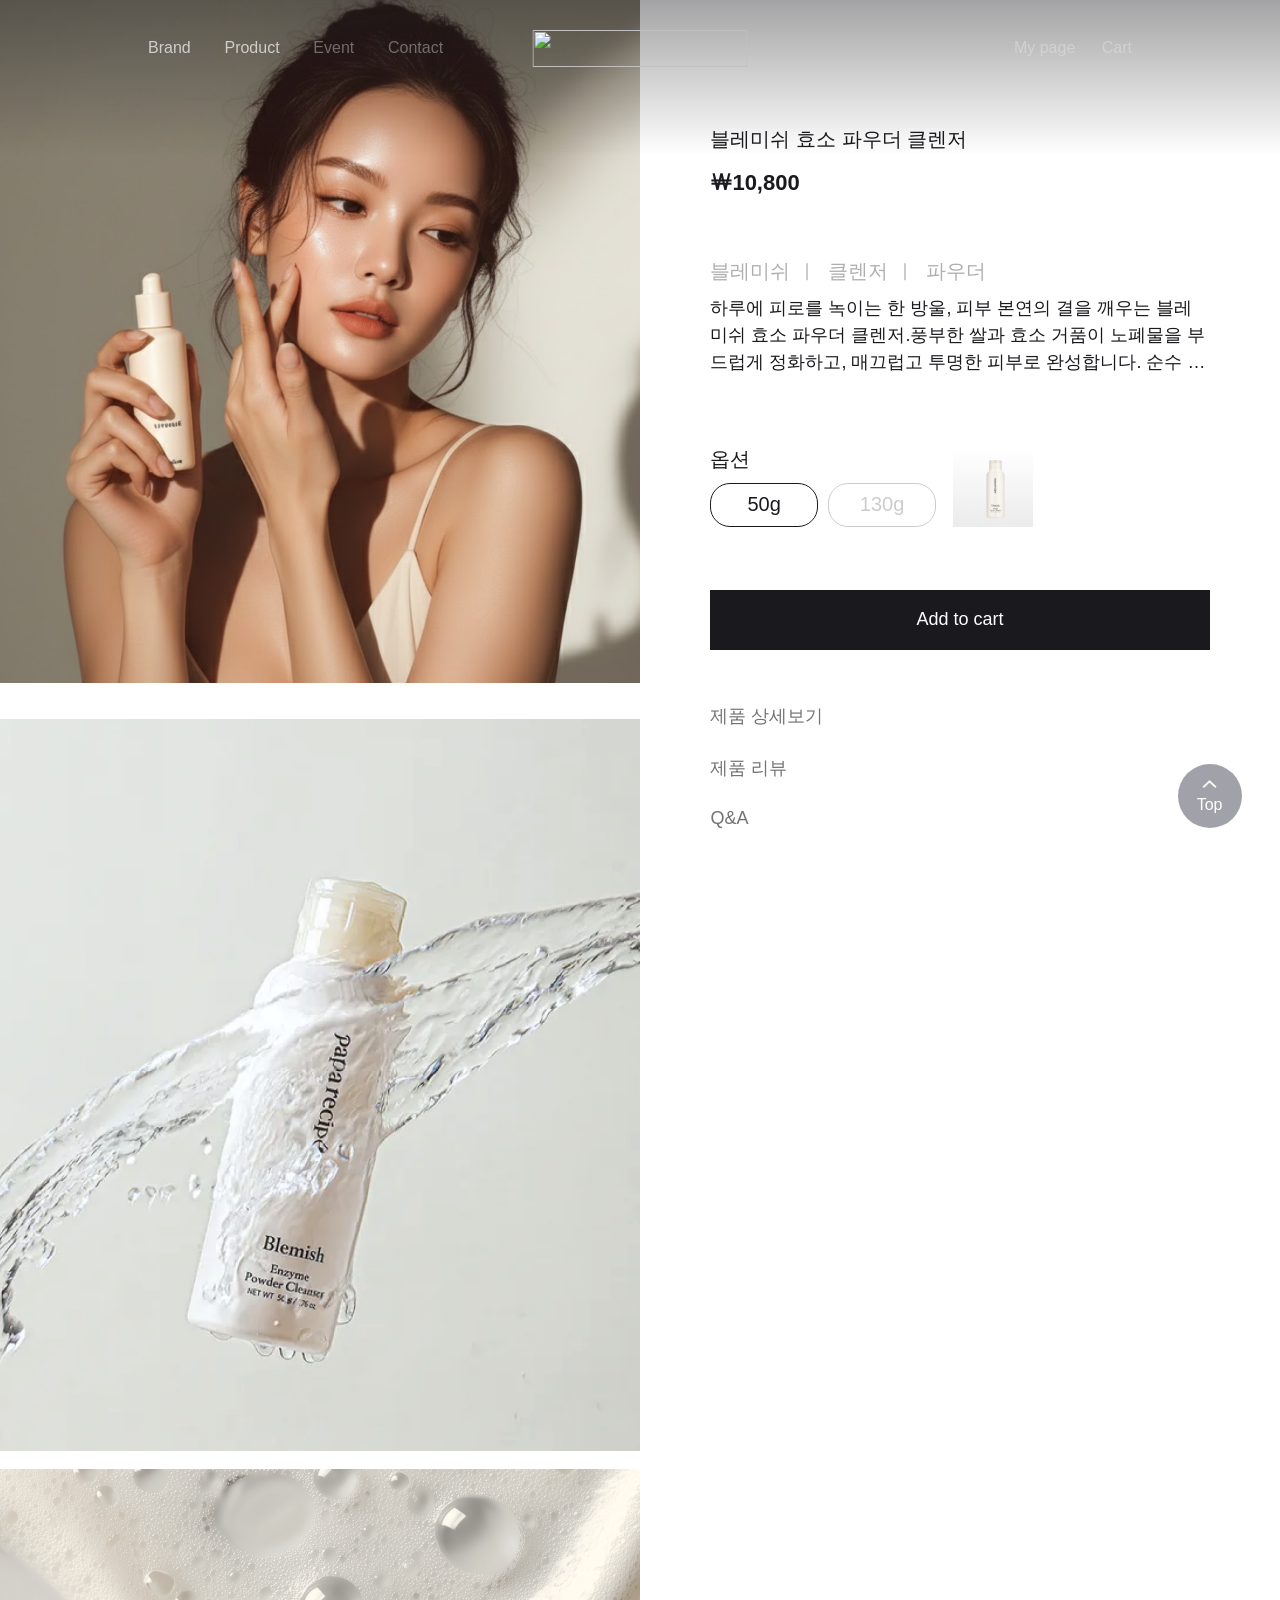
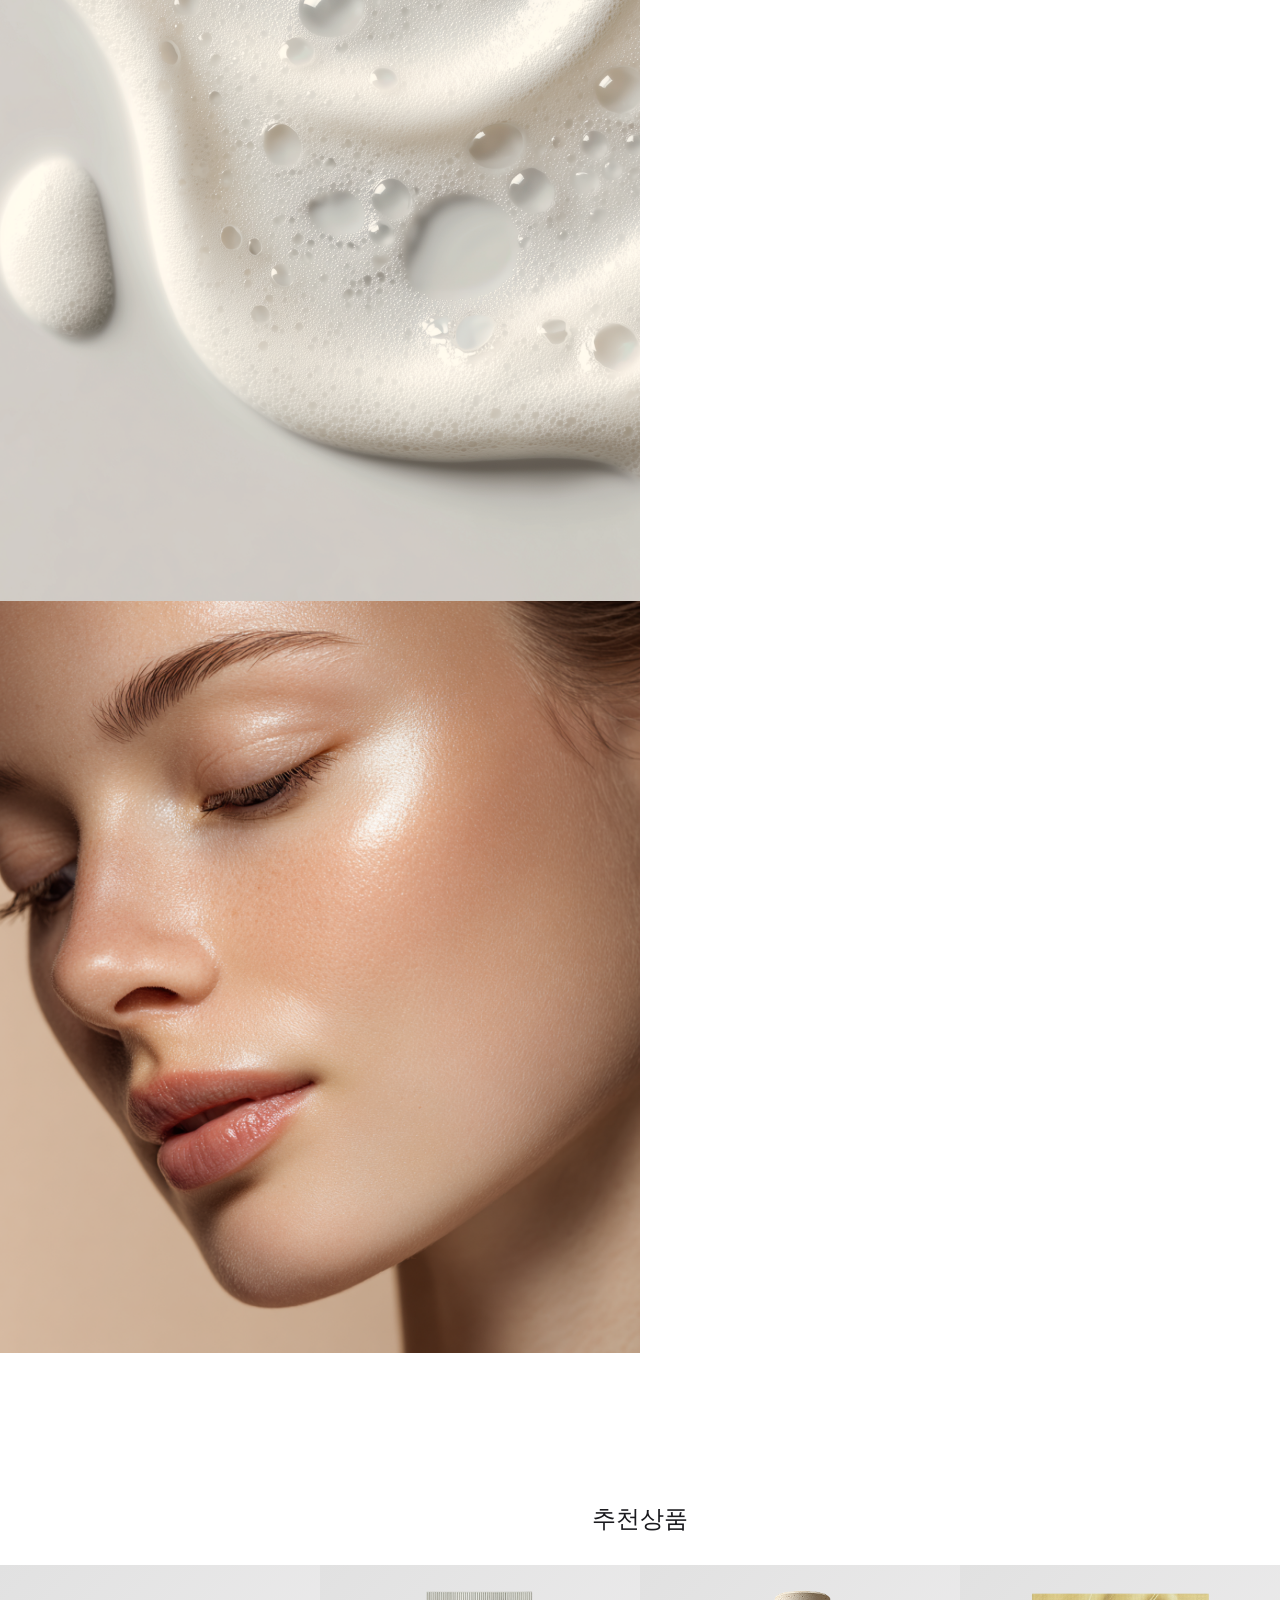
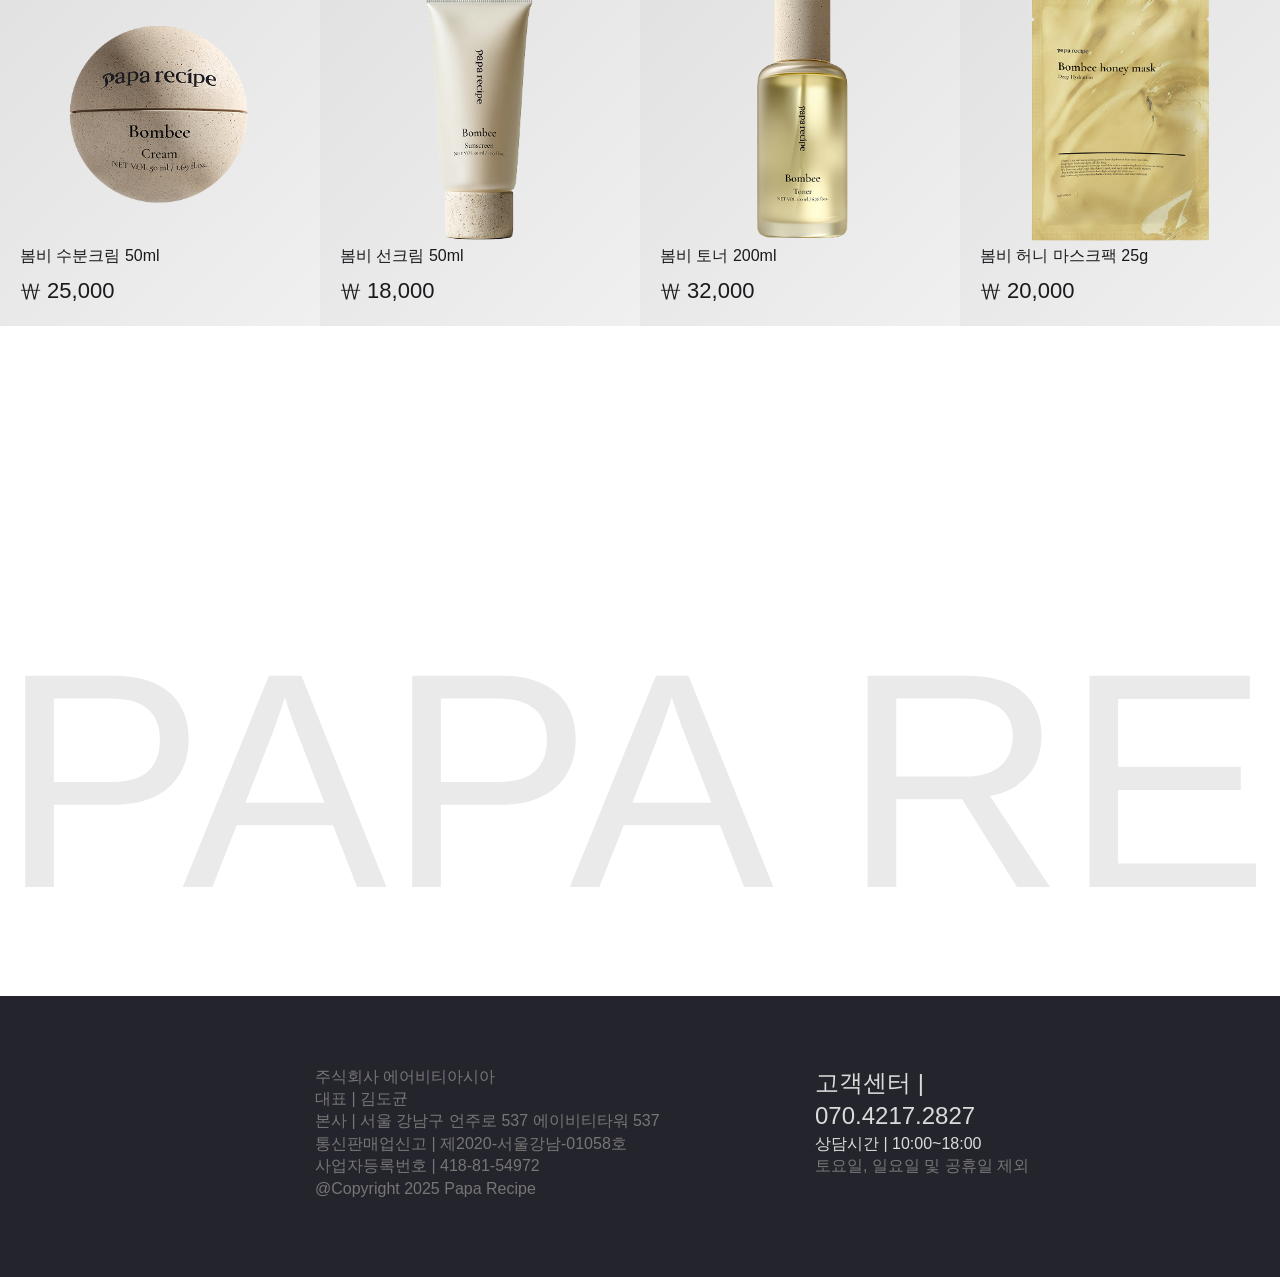
==== commit 8c546d52: "수정" ====
--- a/detail/detail.html
+++ b/detail/detail.html
@@ -130,7 +130,7 @@
                 <li>
                     <a href="#">
                         <p class="img">
-                            <img src="img/productMain/allProduct_7.png" alt="">
+                            <img src="img/NewArrival_right_p3.png" alt="">
                         </p>
                         <div class="textBox">
                             <h3>봄비 수분크림 50ml</h3>
@@ -141,7 +141,7 @@
                 <li>
                     <a href="#">
                         <p class="img">
-                            <img src="img/productMain/allProduct_8.png" alt="">
+                            <img src="img/NewArrival_right_p4.png" alt="">
                         </p>
                         <div class="textBox">
                             <h3>봄비 선크림 50ml</h3>
@@ -152,7 +152,7 @@
                 <li>
                     <a href="#">
                         <p class="img">
-                            <img src="img/productMain/allProduct_9.png" alt="">
+                            <img src="img/NewArrival_right_p5.png" alt="">
                         </p>
                         <div class="textBox">
                             <h3>봄비 토너 200ml</h3>
@@ -163,7 +163,7 @@
                 <li>
                     <a href="#">
                         <p class="img">
-                            <img src="img/productMain/allProduct_10.png" alt="">
+                            <img src="img/NewArrival_right_p2.png" alt="">
                         </p>
                          <div class="textBox">
                             <h3>봄비 허니 마스크팩 25g</h3>
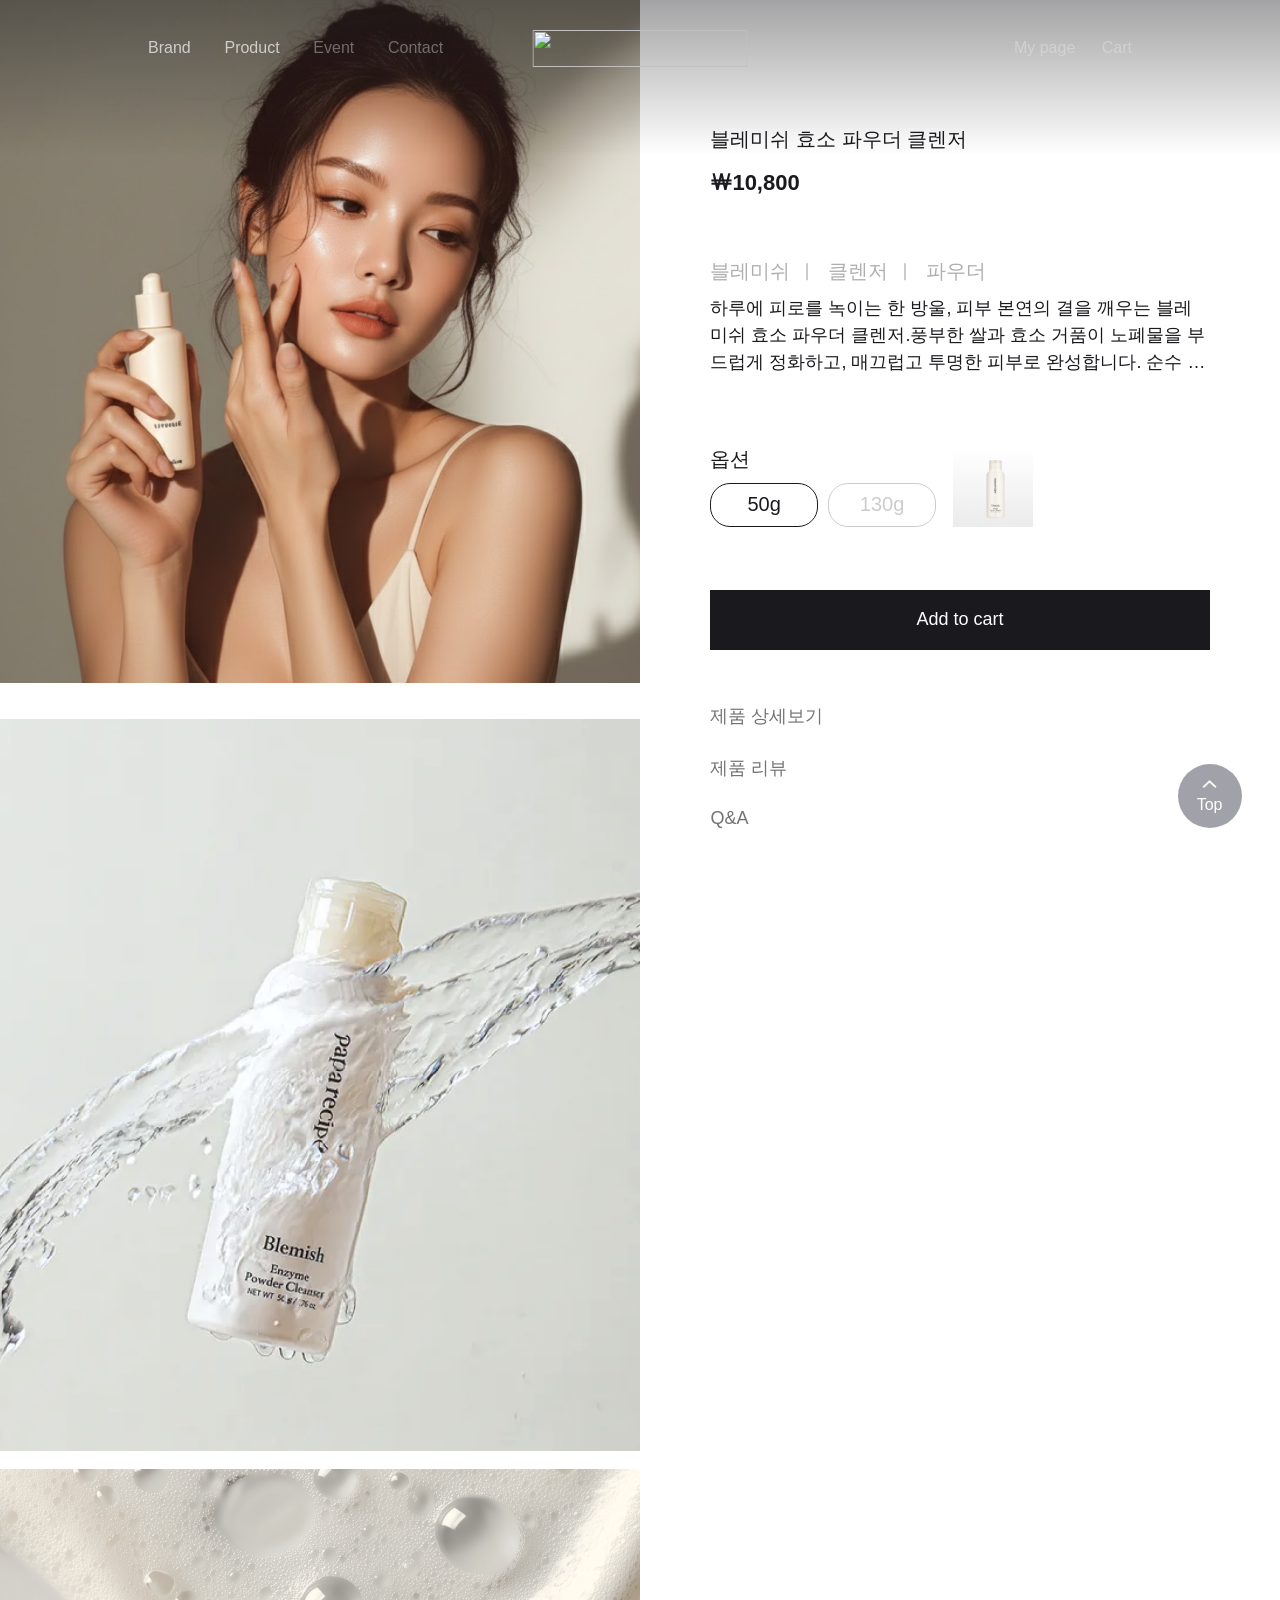
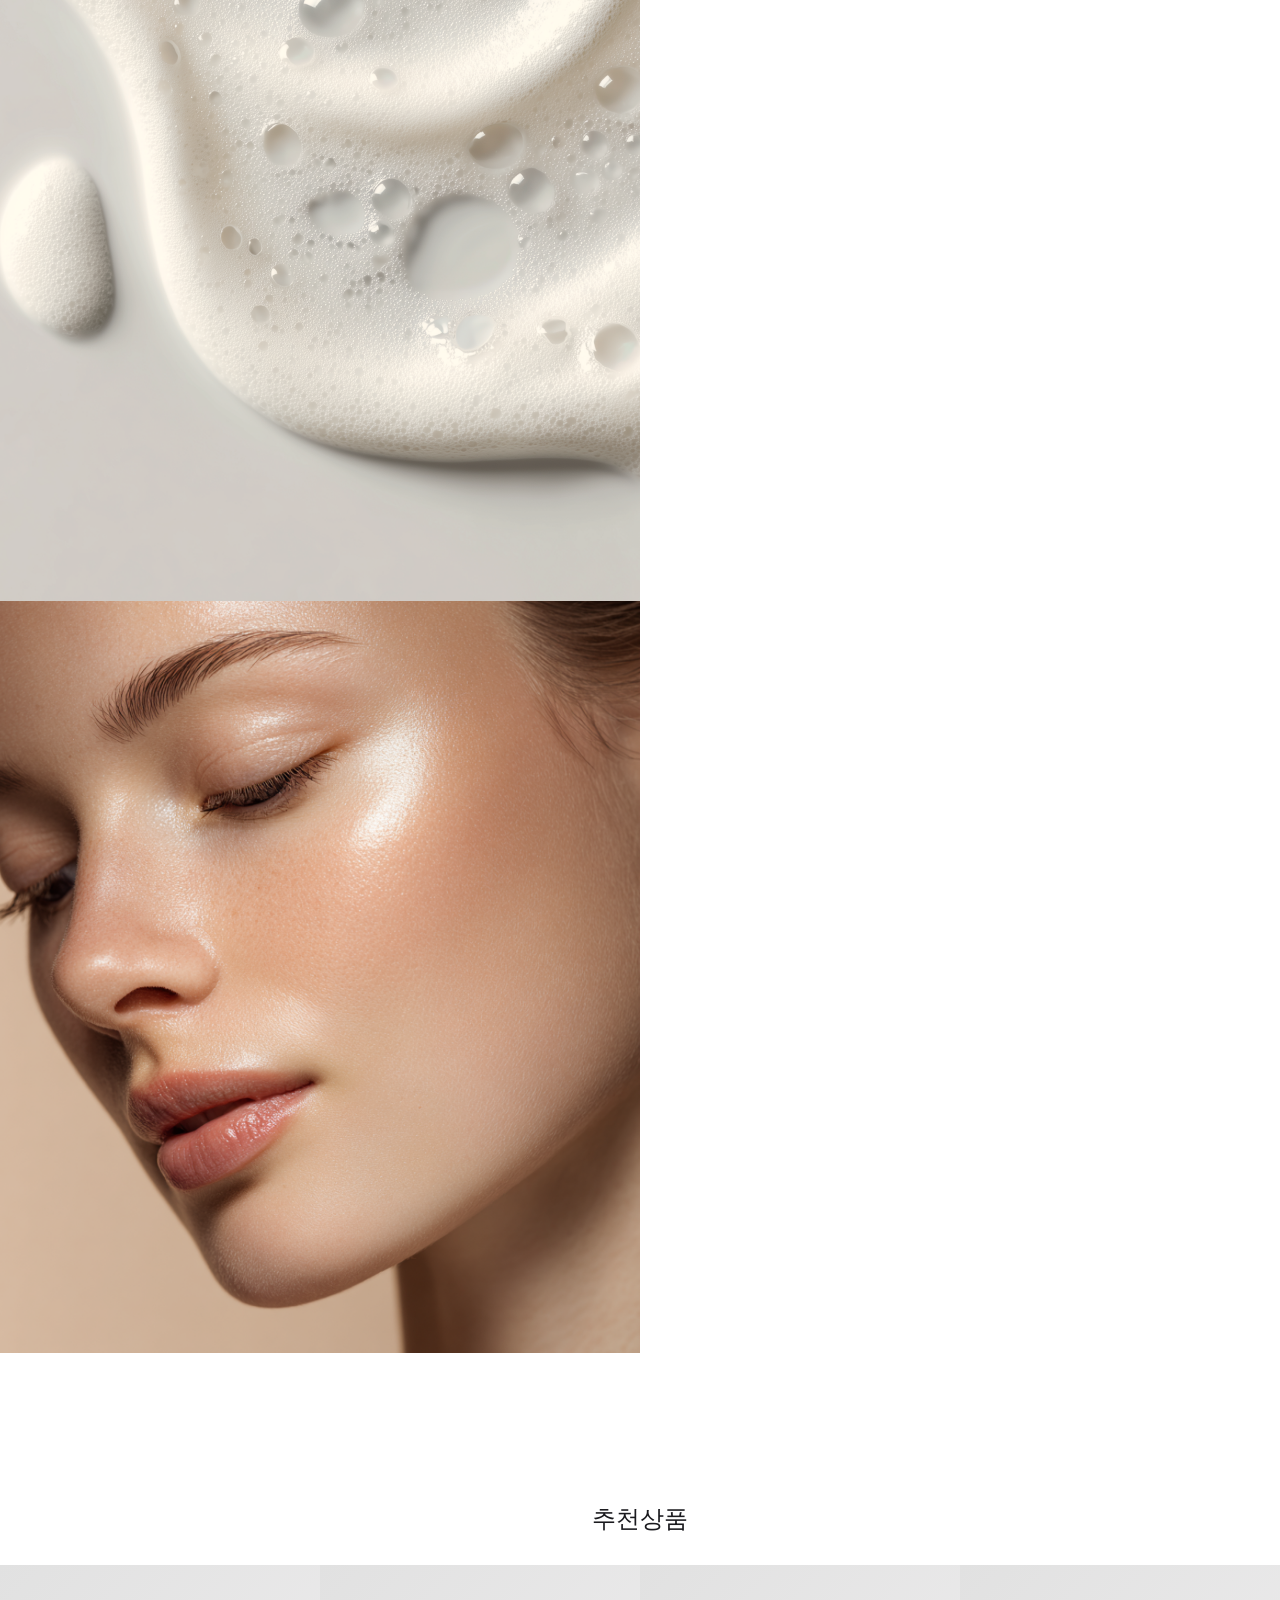
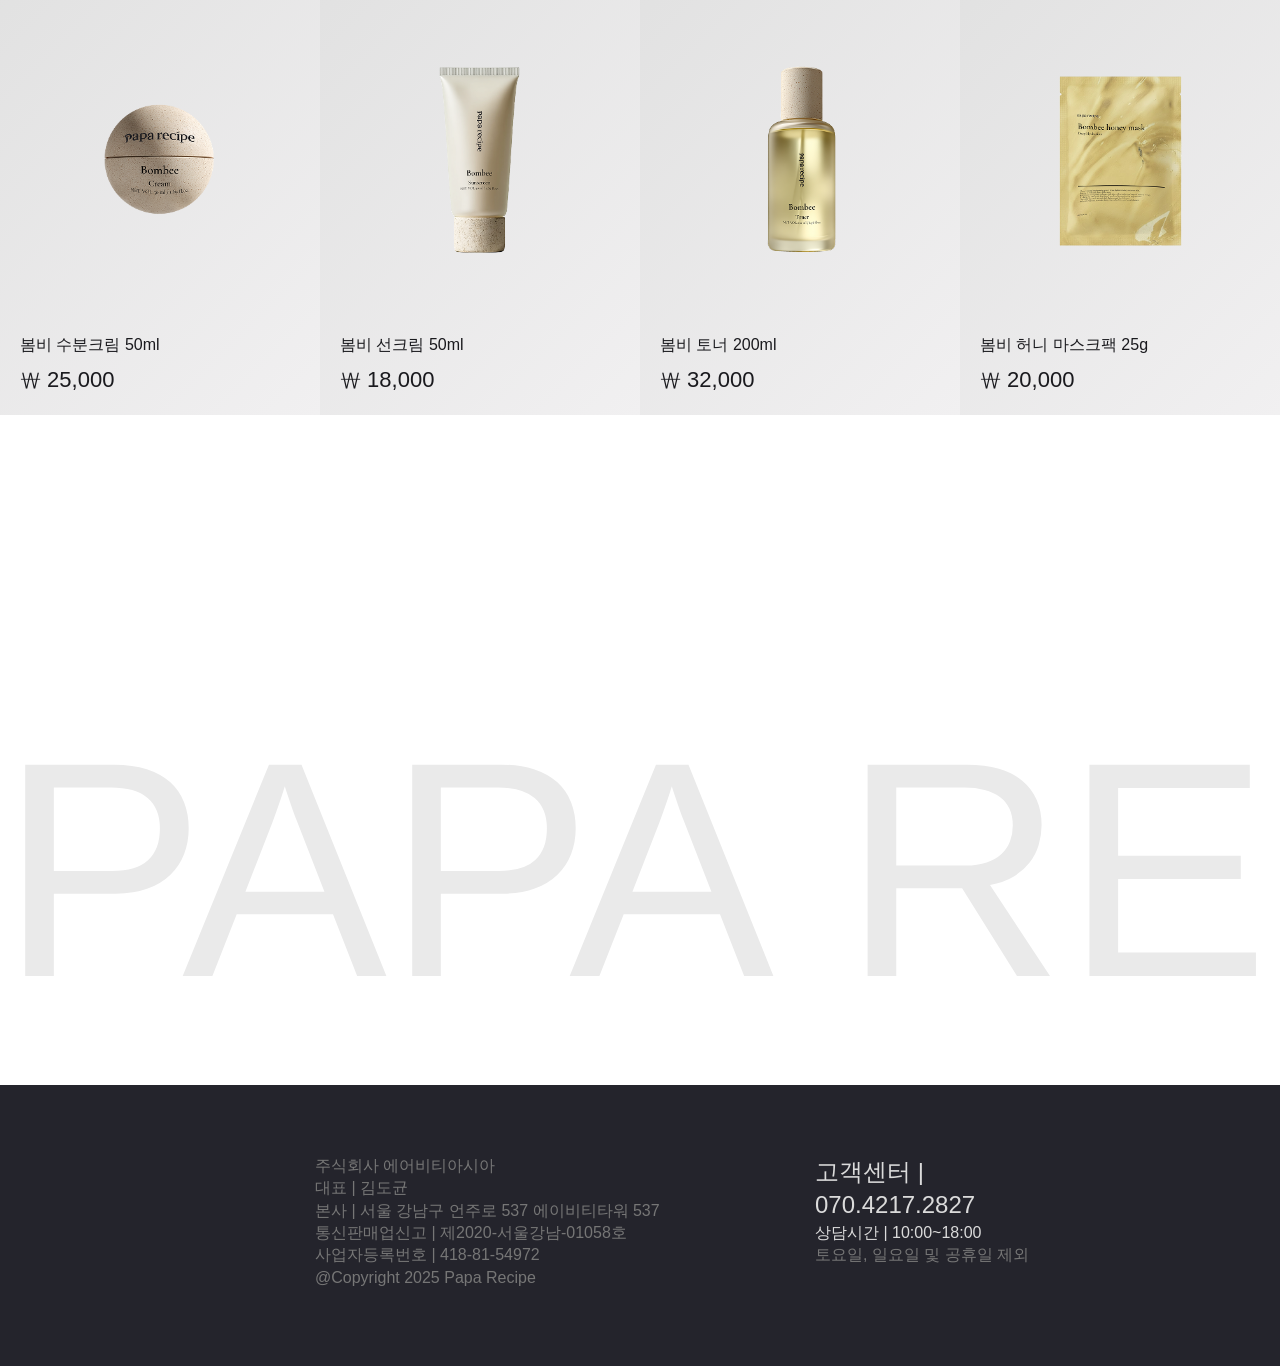
==== commit aebfe9cc: "사진수정" ====
--- a/detail/detail.html
+++ b/detail/detail.html
@@ -130,7 +130,7 @@
                 <li>
                     <a href="#">
                         <p class="img">
-                            <img src="img/NewArrival_right_p3.png" alt="">
+                            <img src="img/allProduct_7.png" alt="">
                         </p>
                         <div class="textBox">
                             <h3>봄비 수분크림 50ml</h3>
@@ -141,7 +141,7 @@
                 <li>
                     <a href="#">
                         <p class="img">
-                            <img src="img/NewArrival_right_p4.png" alt="">
+                            <img src="img/allProduct_8.png" alt="">
                         </p>
                         <div class="textBox">
                             <h3>봄비 선크림 50ml</h3>
@@ -152,7 +152,7 @@
                 <li>
                     <a href="#">
                         <p class="img">
-                            <img src="img/NewArrival_right_p5.png" alt="">
+                            <img src="img/allProduct_9.png" alt="">
                         </p>
                         <div class="textBox">
                             <h3>봄비 토너 200ml</h3>
@@ -163,7 +163,7 @@
                 <li>
                     <a href="#">
                         <p class="img">
-                            <img src="img/NewArrival_right_p2.png" alt="">
+                            <img src="img/allProduct_10.png" alt="">
                         </p>
                          <div class="textBox">
                             <h3>봄비 허니 마스크팩 25g</h3>
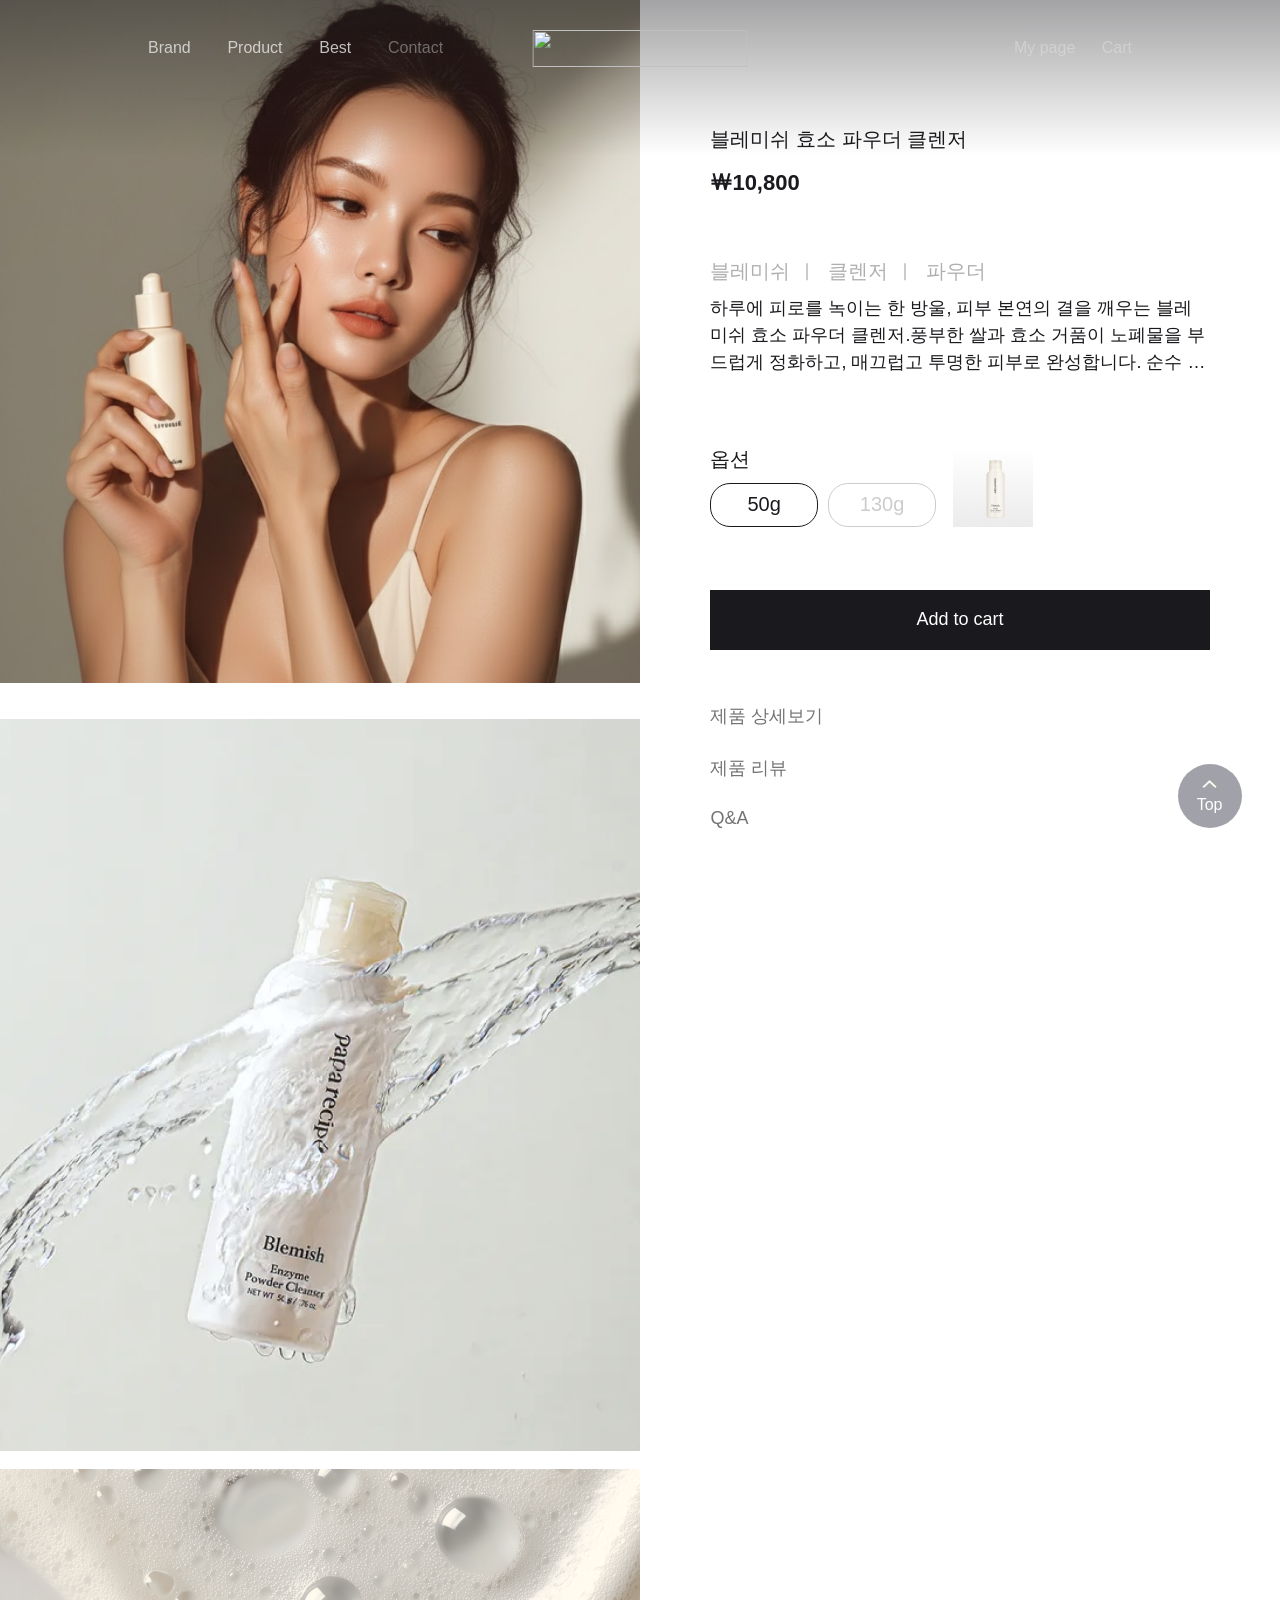
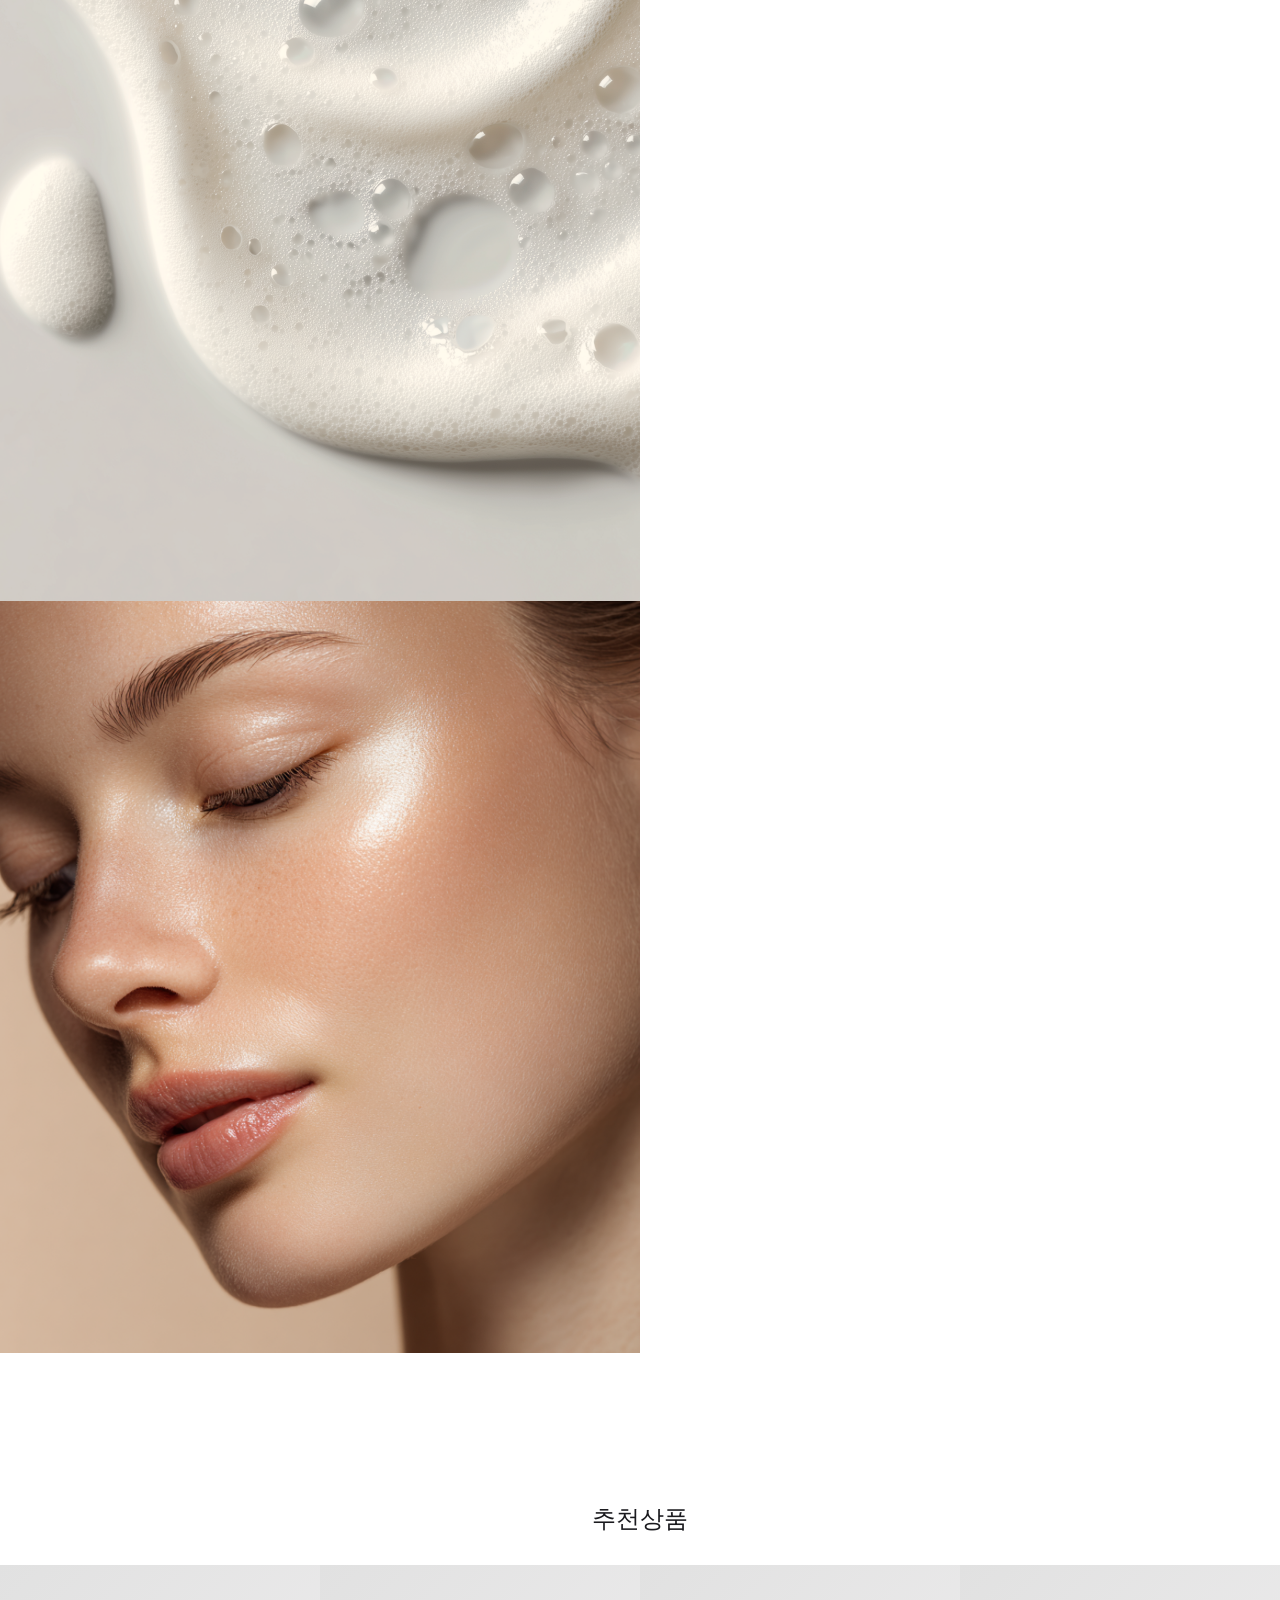
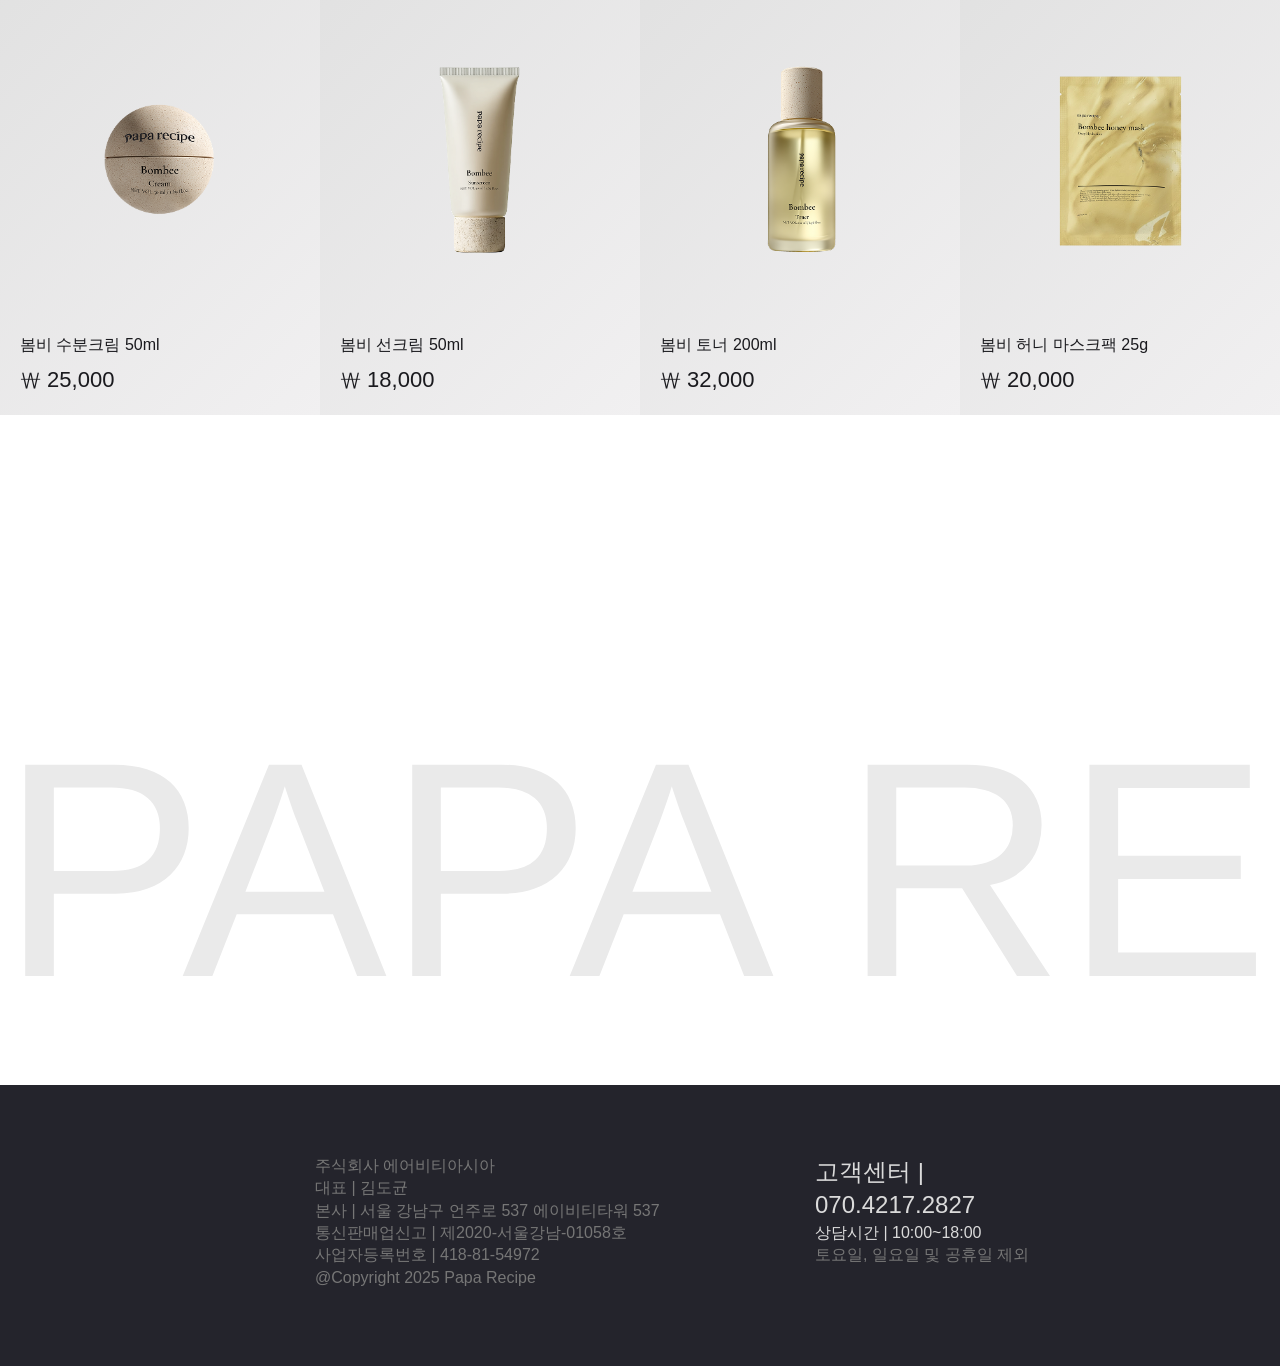
==== commit 1163ec6c: "링크" ====
--- a/detail/detail.html
+++ b/detail/detail.html
@@ -31,10 +31,8 @@
                             <ul class="menu-tit">
                                 <li><a href="https://suin-yu.github.io/paparecipe/brand/brand.html"><span><b>Brand</b></span></a></li>
                                 <li><a href="https://solsol3318.github.io/ssol/product/productMain.html"><span><b>Product</b></span></a></li>
-                                <li><a href="#"><span><b>Evnet</b></span></a></li>
+                                <li><a href="https://solsol3318.github.io/ssol/detail/detail.html"><span><b>Best</b></span></a></li>
                                 <li class="menu-margin"><a href="#"><span><b>Contact</b></span></a></li>
-                                <li><a href="#"><span><b>My page</b></span></a></li>
-                                <li><a href="#"><span><b>Cart</b></span></a></li>
                             </ul>
                     </div>
                 </div>
@@ -42,7 +40,7 @@
                     <ul class="gnb">
                         <li class="have"><a href="https://suin-yu.github.io/paparecipe/brand/brand.html">Brand</a></li>
                         <li class="have"><a href="https://solsol3318.github.io/ssol/product/productMain.html">Product</a></li>
-                        <li><a href="#">Event</a></li>
+                        <li class="have"><a href="https://solsol3318.github.io/ssol/detail/detail.html">Best</a></li>
                         <li><a href="#">Contact</a></li>
                     </ul>
                     <h1 class="logo"><a href="https://suin-yu.github.io/paparecipe/index.html"><img src="img/mainlogo_white.png" alt=""></a></h1>
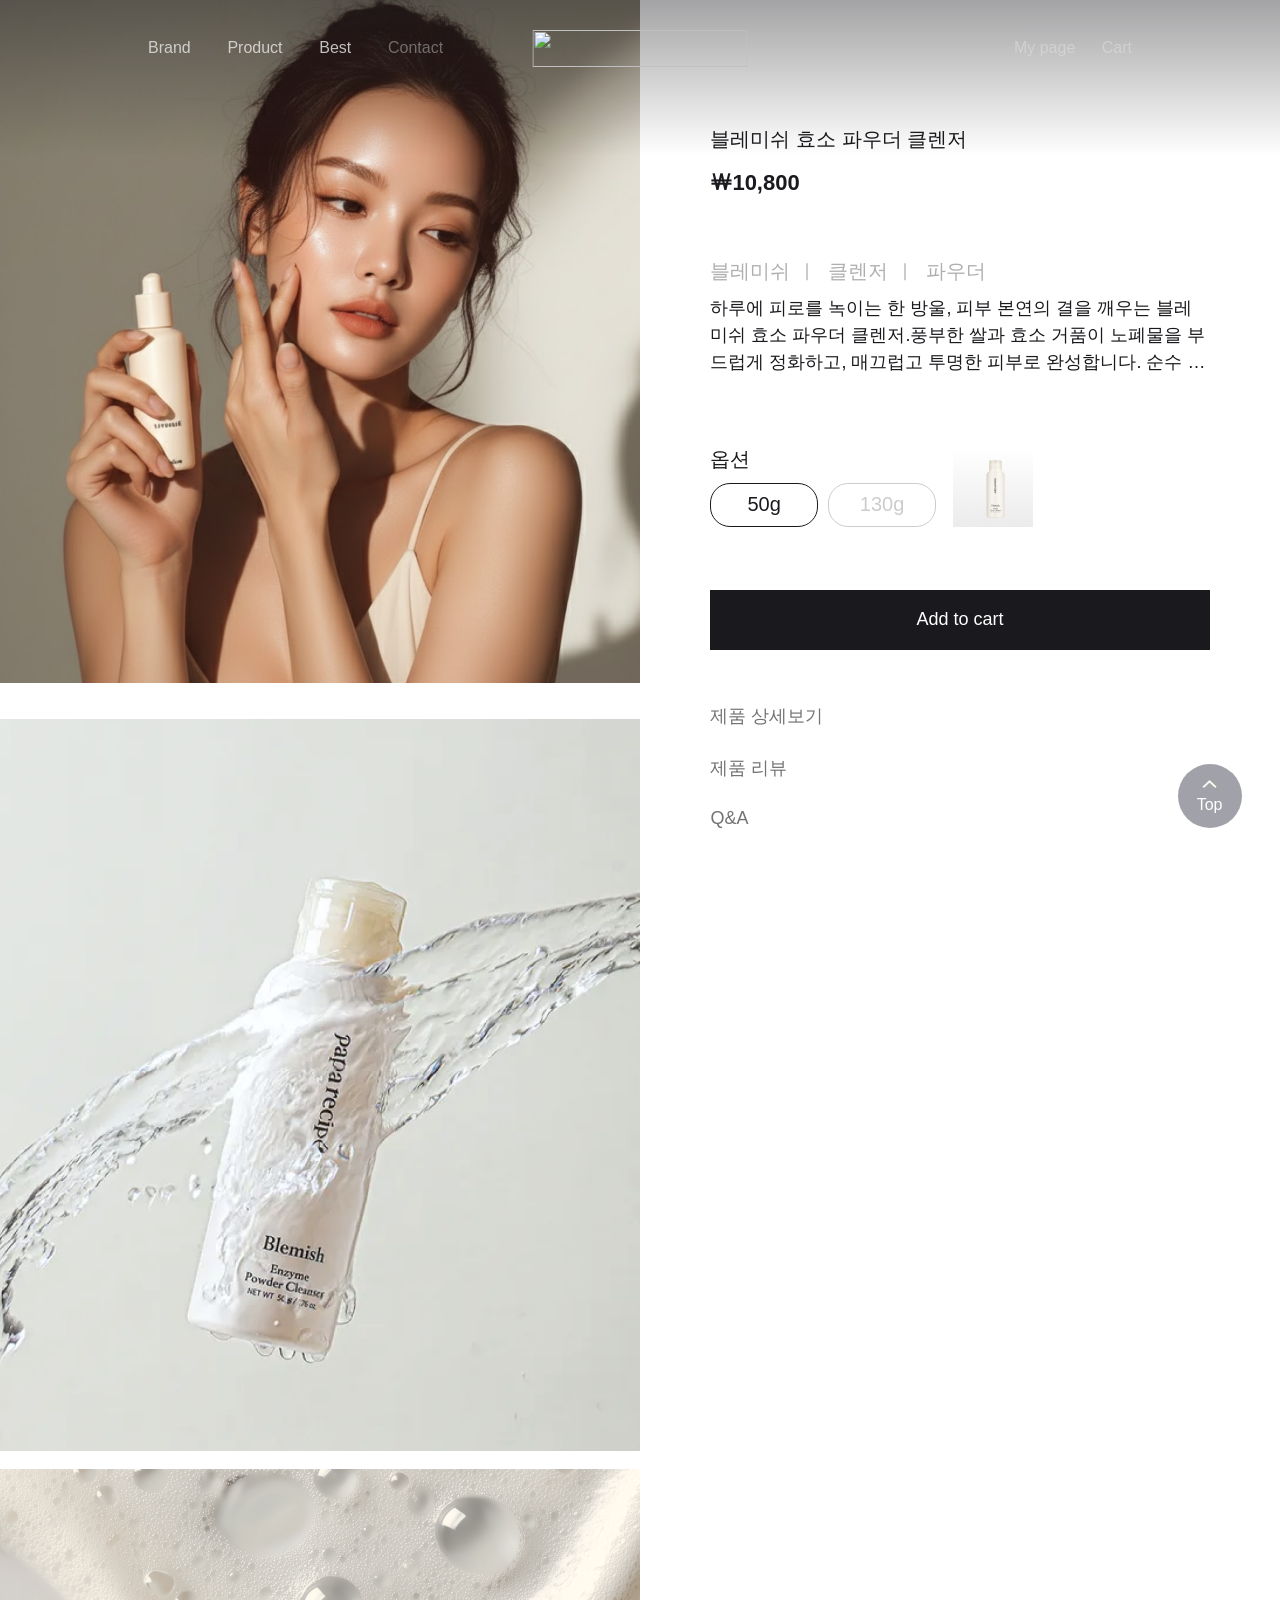
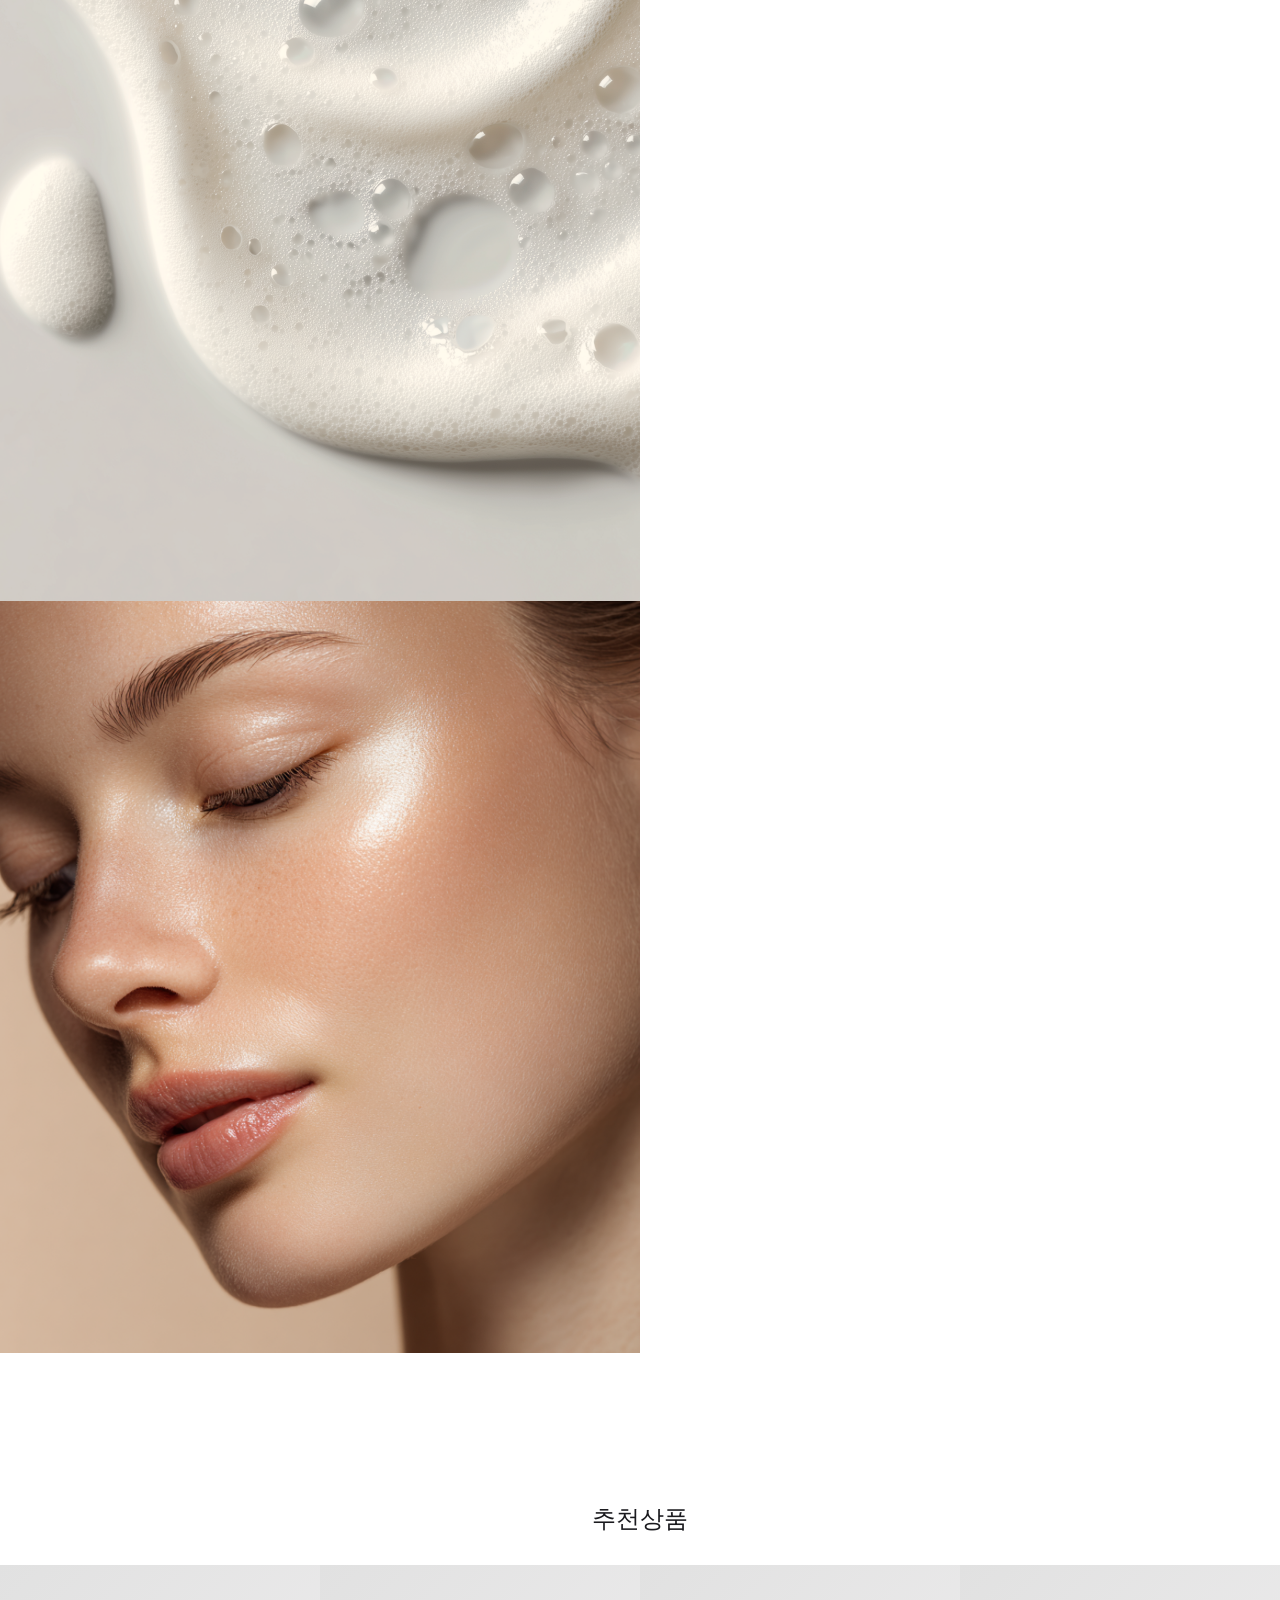
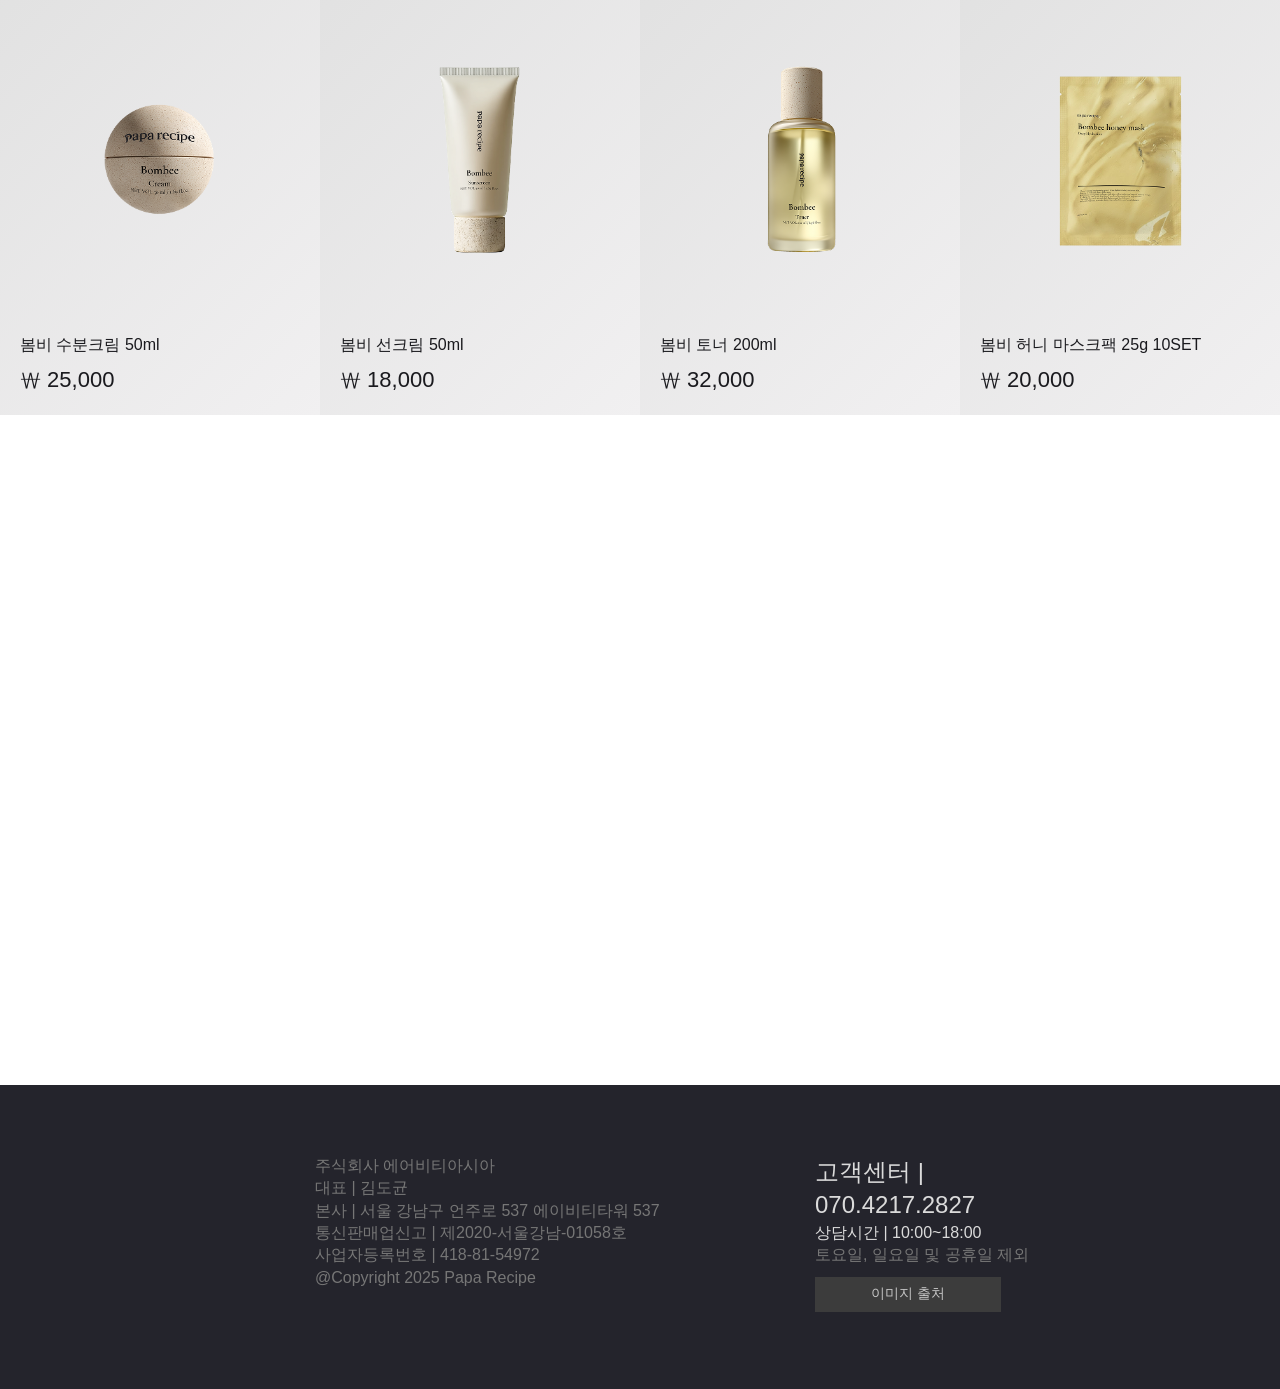
==== commit 491e99af: "이미지 출처" ====
--- a/detail/detail.html
+++ b/detail/detail.html
@@ -164,7 +164,7 @@
                             <img src="img/allProduct_10.png" alt="">
                         </p>
                          <div class="textBox">
-                            <h3>봄비 허니 마스크팩 25g</h3>
+                            <h3>봄비 허니 마스크팩 25g 10SET</h3>
                              <p>₩ 20,000</p>
                          </div>
                     </a>
@@ -194,11 +194,34 @@
                     <li class="contact"><span class="cus">고객센터 </span> <span class="none">|</span> 070.4217.2827</li>
                     <li class="time">상담시간 | 10:00~18:00</li>
                     <li>토요일, 일요일 및 공휴일 제외</li>
+                    <input type="button" value="이미지 출처" onclick="showPopup();" />
+
+                    
                 </ul>
             </div>
         </footer>
     </div>
     <script>
+
+    function showPopup() {
+    const url = "../imgBy.html";
+    const name = "이미지출처";
+    const specs = "width=580, height=600, left=200, top=100";
+    
+    window.open(url, name, specs);
+}
+        // 모바일 메뉴 open/close
+$(function () {
+  $('.menuOpen button').on('click', function () {
+    $('.menuOpen .menuWrap').addClass('on');
+  });
+
+  $('.menuOpen .menuWrap .close').on('click', function (e) {
+    e.preventDefault();
+    $('.menuOpen .menuWrap').removeClass('on');
+  });
+});
+
     window.addEventListener('scroll', () => {
         const stickyImg = document.querySelector('.sticky-img');
         const product = document.querySelector('.product');
@@ -243,28 +266,55 @@
     }
 
     const footerH3 = document.querySelector('footer .top h3');
-    if (footerH3) {
-        // 트랜지션 충돌을 막기 위해 초기화
-        gsap.set(footerH3, { backgroundColor: "transparent", transition: "none" });
-
-        gsap.to(footerH3, { 
-            clipPath: "inset(0 0% 0 0)", 
-            webkitClipPath: "inset(0 0% 0 0)",
-            duration: 1.5, 
-            ease: "power2.inOut",
-            scrollTrigger: { 
-                trigger: "footer", 
-                start: "top 90%",
-                onEnter: () => {
-                    // 부모 요소인 footer .top의 배경색이 body색인지 확인하고 강제 교정
-                    const parent = document.querySelector('footer .top');
-                    if (parent) {
-                        parent.style.setProperty();
-                    }
+if (footerH3) {
+    // 트랜지션 충돌을 막기 위해 초기화
+    gsap.set(footerH3, { backgroundColor: "transparent", transition: "none" });
+
+    gsap.to(footerH3, { 
+        clipPath: "inset(0 0% 0 0)", 
+        webkitClipPath: "inset(0 0% 0 0)",
+        duration: 1.5, 
+        ease: "power2.inOut",
+        scrollTrigger: { 
+            trigger: "footer", 
+            start: "top 90%",
+            onEnter: () => {
+                // 부모 요소인 footer .top의 배경색이 body색인지 확인하고 강제 교정
+                const parent = document.querySelector('footer .top');
+                if (parent) {
+                    parent.style.setProperty();
                 }
             }
-        });
-    }
+        }
+    });
+}
+
+    // 헤더 고정 + 스크롤 다운 시 숨김 / 업 시 표시
+document.addEventListener('DOMContentLoaded', function() {
+    const header = document.querySelector('header');
+    let lastY = 0;
+
+    window.addEventListener('scroll', () => {
+        const currY = window.scrollY;
+
+        // 1. 페이지 맨 위(0~50px 사이)에 있을 때는 무조건 보이게 함
+        if (currY <= 50) {
+            header.classList.remove('hide');
+        } 
+        // 2. 아래로 스크롤 시 숨김
+        else if (currY > lastY) {
+            header.classList.add('hide');
+        } 
+        // 3. 위로 스크롤 시 나타남
+        else {
+            header.classList.remove('hide');
+        }
+
+        lastY = currY;
+    });
+
+  
+});
 
 </script>
 </body>
--- a/detail/css/style.css
+++ b/detail/css/style.css
@@ -34,6 +34,7 @@
 .inner-header .tnb a {display: block; width: 100%; height: 100%;}
 .inner-header .tnb .icon {display: none;}
 .menuOpen {display: none;}
+
 
 /* Product */
 .wrap { max-width:1920px; margin:0 auto;}
@@ -122,20 +123,18 @@
 
 
 /* Footer */
-footer { width: 100%; margin: 0 auto; }
-footer .top h3 { font-size: 24vw; font-family:'OT Neglige', sans-serif; line-height: 140%; letter-spacing: 2%; color: #EAEAEA; font-weight: normal; text-align: center; padding-top: 190px; white-space: nowrap; overflow: hidden; clip-path: inset(0 100% 0 0); transition: clip-path 1.5s ease-in-out; }
+footer {width: 100%; margin: 0 auto;}
+footer .top h3 {font-size: 24vw; font-family:'OT Neglige', sans-serif; line-height: 140%; letter-spacing: 2%; color: #EAEAEA; font-weight: normal; text-align: center; padding-top: 190px; white-space: nowrap; overflow: hidden; clip-path: inset(0 100% 0 0); transition: clip-path 1.5s ease-in-out;}
 footer .top h3.active { clip-path: inset(0 0 0 0); }
 footer .bottom { width: 100%; display: flex; background: #24242C; padding: 100px 70px; }
 footer .bottom .fo-ble { display: inline-block; width: 407px; height: 228px; margin-right: 80px; }
 footer .bottom ul { width: 30%; }
-footer .bottom ul li { font-size: 16px; color:#767676; line-height: 140%; letter-spacing: -2%; }
-footer .bottom ul.right { margin-left: 530px; }
-footer .bottom ul.right .contact { font-size: 24px; color: #DBDBDB; }
-footer .bottom ul.right .contact .none { display: inline-block; }
-footer .bottom ul.right .time { font-size: 16px; color: #DBDBDB; }
-
-
-
+footer .bottom ul li {font-size: 16px; color:#767676; line-height: 140%; letter-spacing: -2%;}
+footer .bottom ul.right {margin-left: 530px;}
+footer .bottom ul.right .contact {font-size: 24px; color: #DBDBDB;}
+footer .bottom ul.right .contact .none {display: inline-block;}
+footer .bottom ul.right .time {font-size: 16px; color: #DBDBDB;}
+footer .bottom ul.right input {font-size: 14px; background: #3C3C3C; width: 186px; height: 35px; text-align: center; padding: 4px 0 5px; color: #c4c4c4; margin-top: 10px; cursor: pointer; border: none;}
 
 
 @media screen and (max-width: 1400px){
@@ -210,7 +209,7 @@
 
 
 @media screen and (max-width:768px) {
-    header .inner-header nav ul.gnb {display: none;}
+   header .inner-header nav ul.gnb {display: none;}
     .inner-header {position: relative;}
     .inner-header .mobile-menu-toggle {background: transparent; border: none; display: block; position: absolute; top: 17%; left: 2%;}
     .inner-header .mobile-menu-toggle a {display: block; width: 50px; height: 50px; position: absolute; top: 5%; left: 5%;}
@@ -298,15 +297,8 @@
   .txt-box .options-bar{display: flex;padding: 20px 0;flex-direction: row;}
   .img-box p:not(:first-of-type) {order: 3;width: 100%;}
   .sticky-img {display: none;}
-  footer .top::before {
-        content: "";
-        position: absolute;
-        top: 0;
-        left: 0;
-        width: 100%;
-        height: 100%;/* 이 색상이 검은색 body를 가려줍니다 */
-        z-index: -1; /* 글자(h3)보다는 아래, body보다는 위 */
-    }
+
+    footer .top::before {content: "";position: absolute;top: 0;left: 0;width: 100%;height: 100%; z-index: -1;}
     footer .top h3 {padding-top: 100px; background: transparent; color: #EAEAEA;}
     footer .bottom {padding: 355px 50px 100px 50px; position: relative;}
     footer .bottom .fo-ble {position: absolute; top: 20%; left: 30%; width: 303px; height: 170px;}
@@ -332,7 +324,7 @@
 
 @media screen and (max-width:390px) {
     .inner-header .logo {position: absolute; left: 50%; top: 28%;}
-    .inner-header .logo a {display: block; width: 100px; height: 17px; cursor: pointer;}
+    .inner-header .logo a img {display: block; width: 100px; height: 17px; cursor: pointer;}
     .inner-header .mobile-menu-toggle {top: 2%; left: 0%;} 
     .inner-header .mobile-menu-toggle a span:nth-child(1) {width: 30px; height: 1.3px; top: 28px;}
     .inner-header .mobile-menu-toggle a span:nth-child(2) {width: 30px; height: 1.3px; top: 38px;}
@@ -358,12 +350,13 @@
     .intro .intro-inner {margin: 0 auto; width: 100%; height: 300px; text-align: center;}
     .product {display: flex; flex-direction: row;}
     .txt-box .options-bar {padding: 0; flex-direction: column; align-items: flex-start; gap: 30px;}
-.txt-box .txtBox .list{width: 50%;}
-.product2 .a{padding: 0;}
-.product2 ul li{width: 195px;height: 256px;}
-.product2 .a h3{font-size: 13px;letter-spacing: -3;font-weight: 400;margin-top: -20px;}
-.product2 .a p{font-size: 16px; font-weight: 500;letter-spacing: -3;}
-footer .top h3 {font-size: 92px;  padding-top: 130px; background: transparent; clip-path: inset(0 100% 0 0); -webkit-clip-path: inset(0 100% 0 0); transition: none;}
+    .txt-box .txtBox .list{width: 50%;}
+    .product2 .a{padding: 0;}
+    .product2 ul li{width: 195px;height: 256px;}
+    .product2 ul li a {padding: 10px;}
+    .product2 ul li .textBox h3 {font-size: 13px;letter-spacing: -3%;font-weight: 400;margin-top: -20px;}
+    .product2 ul li .textBox p {font-size: 16px; font-weight: 500;letter-spacing: -3;}
+    footer .top h3 {font-size: 92px;  padding-top: 100px; background: transparent; clip-path: inset(0 100% 0 0); -webkit-clip-path: inset(0 100% 0 0); transition: none;}
     footer .bottom {padding: 230px 20px 80px 20px; position: relative;}
     footer .bottom .fo-ble {position: absolute; top: 20%; left: 25%; width: 195px; height: 109px;}
     footer .bottom ul.left {width: 100%;}
@@ -374,5 +367,6 @@
     footer .bottom ul.right .contact .cus {font-size: 12px;}
     footer .bottom ul.right .contact .none {display: none;}
     footer .bottom ul.right .time {font-size: 10px;}
-}
-
+    footer .bottom ul.right input { width: 120px; padding: 0;}
+}
+
